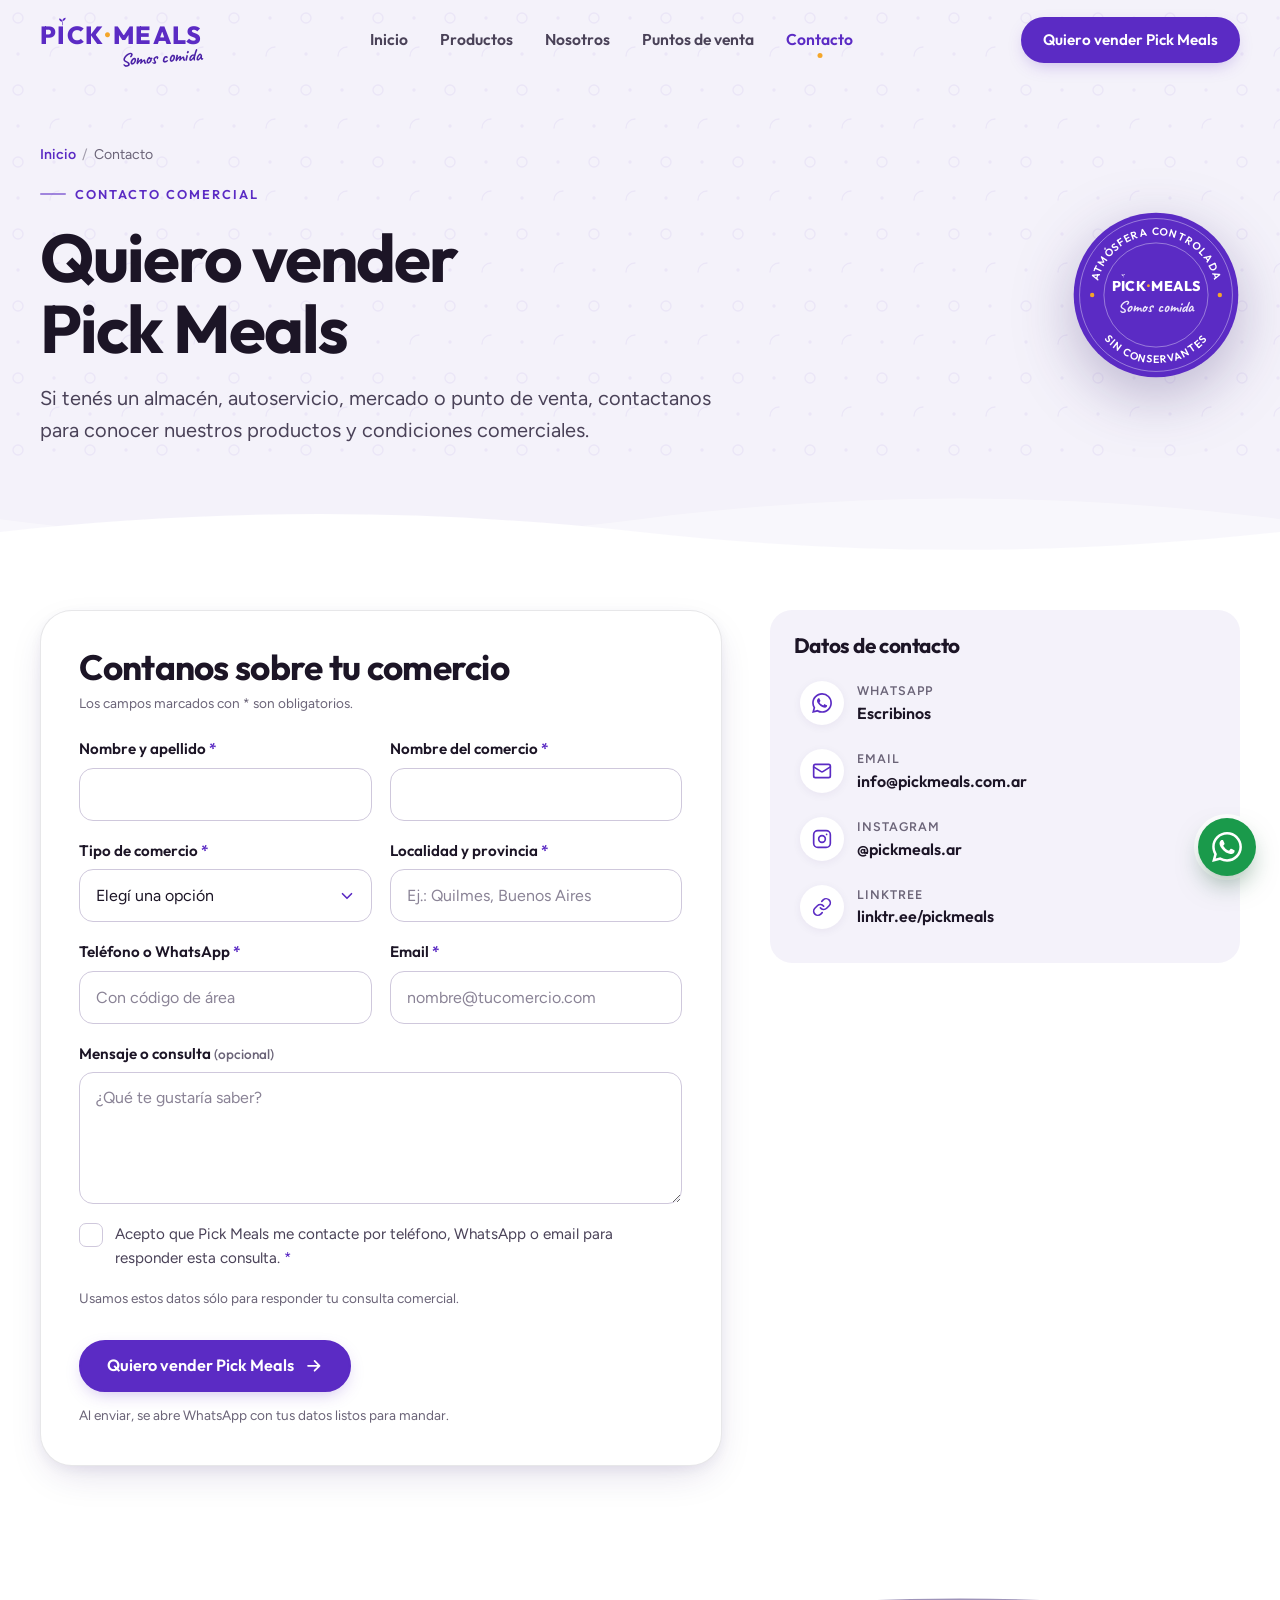
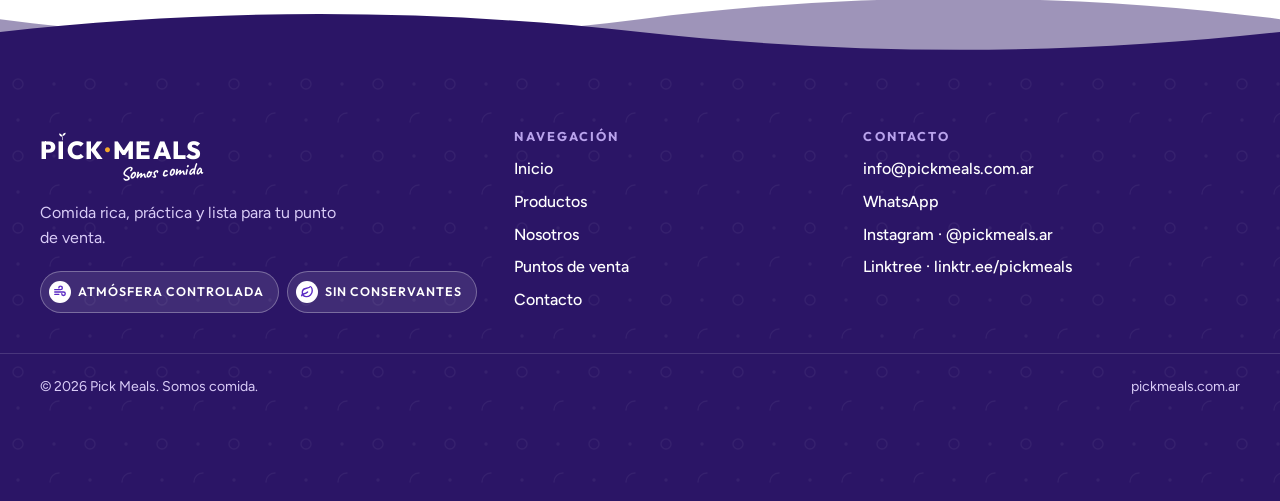
==== contacto.html @ e8a580b6 "Sitio Pick Meals — home, catálogo y contacto - index.html, productos.html, contacto.html: one-page +" ====
<!doctype html>
<html lang="es-AR" class="no-js">
<head>
  <meta charset="utf-8">
  <meta name="viewport" content="width=device-width, initial-scale=1">
  <script>document.documentElement.className = document.documentElement.className.replace("no-js", "js");</script>

  <title>Quiero vender Pick Meals — Contacto comercial</title>
  <meta name="description" content="¿Tenés un almacén, autoservicio, mercado o punto de venta? Contactanos para conocer los productos Pick Meals y sus condiciones comerciales.">
  <link rel="canonical" href="https://pickmeals.com.ar/contacto.html">
  <meta name="theme-color" content="#5B2BC4">
  <meta name="robots" content="index, follow">

  <!-- Open Graph / redes -->
  <meta property="og:type" content="website">
  <meta property="og:locale" content="es_AR">
  <meta property="og:site_name" content="Pick Meals">
  <meta property="og:title" content="Quiero vender Pick Meals — Contacto comercial">
  <meta property="og:description" content="¿Tenés un almacén, autoservicio, mercado o punto de venta? Contactanos para conocer los productos Pick Meals y sus condiciones comerciales.">
  <meta property="og:url" content="https://pickmeals.com.ar/contacto.html">
  <!-- PENDIENTE: regenerar og-pickmeals.webp con el logo oficial (tools/generar_placeholders.py) -->
  <meta property="og:image" content="https://pickmeals.com.ar/assets/img/og-pickmeals.webp">
  <meta property="og:image:type" content="image/webp">
  <meta property="og:image:width" content="1200">
  <meta property="og:image:height" content="630">
  <meta property="og:image:alt" content="Pick Meals — Comida rica, práctica y lista para tu punto de venta. Somos comida.">
  <meta name="twitter:card" content="summary_large_image">
  <meta name="twitter:title" content="Quiero vender Pick Meals — Contacto comercial">
  <meta name="twitter:description" content="¿Tenés un almacén, autoservicio, mercado o punto de venta? Contactanos para conocer los productos Pick Meals y sus condiciones comerciales.">
  <meta name="twitter:image" content="https://pickmeals.com.ar/assets/img/og-pickmeals.webp">

  <!-- PENDIENTE: favicon provisorio (brote). Reemplazar con el isotipo oficial cuando llegue el logo. -->
  <link rel="icon" href="assets/img/favicon.svg" type="image/svg+xml">

  <link rel="preconnect" href="https://fonts.googleapis.com">
  <link rel="preconnect" href="https://fonts.gstatic.com" crossorigin>
  <link rel="stylesheet" href="https://fonts.googleapis.com/css2?family=Caveat:wght@600;700&family=Figtree:wght@400;500;600;700&family=Outfit:wght@500;600;700;800&display=swap">

  <link rel="stylesheet" href="styles.css?v=20261013">

  <!-- PENDIENTE: agregar "logo" (URL del logo oficial en alta) y "telephone" cuando estén confirmados. -->
  <script type="application/ld+json">
  {
    "@context": "https://schema.org",
    "@graph": [
      {
        "@type": "Organization",
        "@id": "https://pickmeals.com.ar/#organization",
        "name": "Pick Meals",
        "alternateName": "PICK MEALS",
        "url": "https://pickmeals.com.ar/",
        "slogan": "Somos comida",
        "description": "Elaboramos viandas pensadas para resolver las comidas de todos los días, combinando sabor, calidad y frescura, con tecnología de Atmósfera Controlada y sin conservantes artificiales. Productos para almacenes, autoservicios, mercados y puntos de venta.",
        "email": "info@pickmeals.com.ar",
        "sameAs": [
          "https://www.instagram.com/pickmeals.ar/",
          "https://linktr.ee/pickmeals"
        ],
        "contactPoint": {
          "@type": "ContactPoint",
          "contactType": "sales",
          "email": "info@pickmeals.com.ar",
          "availableLanguage": "es"
        }
      },
      {
        "@type": "ContactPage",
        "@id": "https://pickmeals.com.ar/contacto.html#webpage",
        "url": "https://pickmeals.com.ar/contacto.html",
        "name": "Quiero vender Pick Meals — Contacto comercial",
        "isPartOf": { "@id": "https://pickmeals.com.ar/#website" },
        "about": { "@id": "https://pickmeals.com.ar/#organization" },
        "inLanguage": "es-AR",
        "breadcrumb": { "@id": "https://pickmeals.com.ar/contacto.html#breadcrumb" }
      },
      {
        "@type": "BreadcrumbList",
        "@id": "https://pickmeals.com.ar/contacto.html#breadcrumb",
        "itemListElement": [
          { "@type": "ListItem", "position": 1, "name": "Inicio", "item": "https://pickmeals.com.ar/" },
          { "@type": "ListItem", "position": 2, "name": "Contacto", "item": "https://pickmeals.com.ar/contacto.html" }
        ]
      }
    ]
  }
  </script>
</head>
<body>
  <a class="skip-link" href="#contenido">Saltar al contenido</a>

  <!-- ===================== HEADER ===================== -->
  <header class="site-header">
    <div class="container nav">
      <a class="brand" href="index.html" aria-label="Pick Meals — inicio">
        <!-- PENDIENTE: logo provisorio armado con tipografía. Reemplazar por el logo oficial en alta
             (assets/img/logo-pickmeals.svg o .webp) y extraer de ahí el hex exacto del violeta. -->
        <span class="wordmark" aria-hidden="true">P<span class="wm-i">I<svg class="wm-sprout" viewBox="0 0 24 24" fill="currentColor"><path d="M11.2 24v-10h1.6v10z"/><path d="M12 14.6C12 9.6 8.6 6.2 3.4 6.2c0 5.1 3.5 8.4 8.6 8.4z"/><path d="M12 12.6c0-4.8 3.3-8.3 8.6-8.4 0 4.9-3.4 8.4-8.6 8.4z"/></svg></span>CK<span class="wm-dot">·</span>MEALS</span>
        <span class="brand-script" aria-hidden="true">Somos comida</span>
      </a>

      <nav aria-label="Principal">
        <ul class="nav-links" role="list">
          <li><a href="index.html">Inicio</a></li>
          <li><a href="productos.html">Productos</a></li>
          <li><a href="index.html#nosotros">Nosotros</a></li>
          <li><a href="index.html#puntos-de-venta">Puntos de venta</a></li>
          <li><a href="contacto.html" aria-current="page">Contacto</a></li>
        </ul>
      </nav>

      <a class="btn nav-cta" href="contacto.html">Quiero vender Pick Meals</a>

      <button class="nav-toggle" type="button" aria-expanded="false" aria-controls="menu-movil" aria-label="Abrir menú">
        <span class="nav-toggle-bars" aria-hidden="true"><span></span><span></span><span></span></span>
      </button>
    </div>
  </header>

  <div class="mobile-menu" id="menu-movil">
    <nav aria-label="Menú móvil">
      <ul role="list">
        <li><a class="mm-link" href="index.html">Inicio <svg viewBox="0 0 24 24" fill="none" stroke="currentColor" stroke-width="2" stroke-linecap="round" stroke-linejoin="round" aria-hidden="true"><path d="M5 12h14M13 6l6 6-6 6"/></svg></a></li>
        <li><a class="mm-link" href="productos.html">Productos <svg viewBox="0 0 24 24" fill="none" stroke="currentColor" stroke-width="2" stroke-linecap="round" stroke-linejoin="round" aria-hidden="true"><path d="M5 12h14M13 6l6 6-6 6"/></svg></a></li>
        <li><a class="mm-link" href="index.html#nosotros">Nosotros <svg viewBox="0 0 24 24" fill="none" stroke="currentColor" stroke-width="2" stroke-linecap="round" stroke-linejoin="round" aria-hidden="true"><path d="M5 12h14M13 6l6 6-6 6"/></svg></a></li>
        <li><a class="mm-link" href="index.html#puntos-de-venta">Puntos de venta <svg viewBox="0 0 24 24" fill="none" stroke="currentColor" stroke-width="2" stroke-linecap="round" stroke-linejoin="round" aria-hidden="true"><path d="M5 12h14M13 6l6 6-6 6"/></svg></a></li>
        <li><a class="mm-link" href="contacto.html" aria-current="page">Contacto <svg viewBox="0 0 24 24" fill="none" stroke="currentColor" stroke-width="2" stroke-linecap="round" stroke-linejoin="round" aria-hidden="true"><path d="M5 12h14M13 6l6 6-6 6"/></svg></a></li>
      </ul>
    </nav>
    <div class="mobile-menu-foot">
      <a class="btn" href="contacto.html">Quiero vender Pick Meals</a>
      <a class="btn btn--wa" href="contacto.html" data-wa><svg viewBox="0 0 24 24" fill="currentColor" aria-hidden="true"><path d="M17.47 14.38c-.3-.15-1.76-.87-2.03-.97-.27-.1-.47-.15-.67.15-.2.3-.77.97-.94 1.16-.17.2-.35.22-.64.07-.3-.15-1.26-.46-2.39-1.47-.88-.79-1.48-1.76-1.65-2.06-.17-.3-.02-.46.13-.6.13-.14.3-.35.45-.52.15-.17.2-.3.3-.5.1-.2.05-.37-.03-.52-.07-.15-.67-1.61-.92-2.21-.24-.58-.49-.5-.67-.51h-.57c-.2 0-.52.07-.79.37-.27.3-1.04 1.02-1.04 2.48s1.07 2.88 1.21 3.07c.15.2 2.1 3.2 5.08 4.49.71.31 1.26.49 1.7.63.71.22 1.36.19 1.87.12.57-.09 1.76-.72 2-1.41.25-.7.25-1.29.18-1.41-.08-.13-.27-.2-.57-.35zM12.05 21.78h-.01a9.87 9.87 0 0 1-5.03-1.38l-.36-.21-3.74.98 1-3.65-.24-.37a9.86 9.86 0 0 1-1.51-5.26C2.16 6.44 6.6 2 12.05 2c2.64 0 5.12 1.03 6.99 2.9a9.82 9.82 0 0 1 2.89 6.99c0 5.45-4.44 9.89-9.88 9.89zm8.41-18.3A11.82 11.82 0 0 0 12.05 0C5.5 0 .16 5.34.16 11.89c0 2.1.55 4.14 1.59 5.95L.06 24l6.3-1.65a11.88 11.88 0 0 0 5.68 1.45h.01c6.55 0 11.89-5.34 11.89-11.89 0-3.18-1.24-6.17-3.48-8.41z"/></svg>Escribinos por WhatsApp</a>
    </div>
  </div>

  <main id="contenido">

    <section class="page-hero" aria-labelledby="page-title">
      <div class="container page-hero-grid">
        <div class="page-hero-copy">
          <nav class="breadcrumb hero-in" aria-label="Ruta de navegación">
            <ol>
              <li><a href="index.html">Inicio</a></li>
              <li aria-current="page">Contacto</li>
            </ol>
          </nav>
          <p class="eyebrow hero-in" style="--d:1">Contacto comercial</p>
          <h1 class="page-title hero-in" id="page-title" style="--d:2">Quiero vender Pick Meals</h1>
          <p class="lead hero-in" style="--d:3">Si tenés un almacén, autoservicio, mercado o punto de venta, contactanos para conocer nuestros productos y condiciones comerciales.</p>
        </div>
        <div class="seal" aria-hidden="true">
            <svg class="seal-svg" viewBox="0 0 200 200">
              <defs>
                <path id="seal-top-ph" d="M29 100a71 71 0 0 1 142 0"/>
                <path id="seal-bot-ph" d="M19 100a81 81 0 0 0 162 0"/>
              </defs>
              <circle class="seal-disc" cx="100" cy="100" r="98"/>
              <circle class="seal-rule" cx="100" cy="100" r="91"/>
              <circle class="seal-rule" cx="100" cy="100" r="62"/>
              <g class="seal-ring">
                <text class="seal-text"><textPath href="#seal-top-ph" startOffset="50%" text-anchor="middle">ATMÓSFERA CONTROLADA</textPath></text>
                <text class="seal-text"><textPath href="#seal-bot-ph" startOffset="50%" text-anchor="middle">SIN CONSERVANTES</textPath></text>
                <circle class="seal-dot" cx="24" cy="100" r="2.6"/>
                <circle class="seal-dot" cx="176" cy="100" r="2.6"/>
              </g>
            </svg>
            <div class="seal-core">
              <span class="wordmark">P<span class="wm-i">I<svg class="wm-sprout" viewBox="0 0 24 24" fill="currentColor"><path d="M11.2 24v-10h1.6v10z"/><path d="M12 14.6C12 9.6 8.6 6.2 3.4 6.2c0 5.1 3.5 8.4 8.6 8.4z"/><path d="M12 12.6c0-4.8 3.3-8.3 8.6-8.4 0 4.9-3.4 8.4-8.6 8.4z"/></svg></span>CK<span class="wm-dot">·</span>MEALS</span>
              <span class="script">Somos comida</span>
            </div>
          </div>
      </div>
    </section>

    <div class="wave wave--mist-white" aria-hidden="true">
      <svg class="wave-back" viewBox="0 0 2880 100" preserveAspectRatio="none"><path d="M0 46C240 76 480 76 720 46C960 16 1200 16 1440 46C1680 76 1920 76 2160 46C2400 16 2640 16 2880 46V100H0Z"/></svg>
      <svg class="wave-front" viewBox="0 0 2880 100" preserveAspectRatio="none"><path d="M0 60C240 34 480 34 720 60C960 86 1200 86 1440 60C1680 34 1920 34 2160 60C2400 86 2640 86 2880 60V100H0Z"/></svg>
  </div>

    <!-- ===================== FORMULARIO COMERCIAL ===================== -->
    <section class="section section--tight-top" id="formulario" aria-labelledby="form-title">
      <div class="container contact-grid">
        <div class="lead-card">
          <!-- PENDIENTE APROBACIÓN DEL CLIENTE: campos propuestos (nombre y apellido, comercio, tipo de comercio,
               localidad y provincia, teléfono/WhatsApp, email, mensaje opcional, conformidad para ser contactado),
               opciones del tipo de comercio y textos de privacidad/conformidad.
               Envío: se configura en lib/manifest.js → leads.endpoint (vacío = abre WhatsApp con los datos). -->
          <h2 class="h2" id="form-title" style="font-size:clamp(1.6rem,4vw,2.2rem)">Contanos sobre tu comercio</h2>
          <p class="field-hint" id="form-intro" style="margin:.4rem 0 1.4rem">Los campos marcados con <span class="req" aria-hidden="true">*</span><span class="sr-only">asterisco</span> son obligatorios.</p>

          <noscript><p class="demo-note">Para enviar el formulario necesitás tener JavaScript activado. También podés escribirnos a <a href="mailto:info@pickmeals.com.ar">info@pickmeals.com.ar</a>.</p></noscript>

          <form class="form-grid" data-lead-form method="post" novalidate aria-describedby="form-intro">
            <div class="field">
              <label for="f-nombre">Nombre y apellido <span class="req" aria-hidden="true">*</span></label>
              <input class="input" id="f-nombre" name="nombre" type="text" autocomplete="name" required maxlength="80" aria-describedby="err-nombre">
              <p class="field-error" id="err-nombre"></p>
            </div>

            <div class="field">
              <label for="f-comercio">Nombre del comercio <span class="req" aria-hidden="true">*</span></label>
              <input class="input" id="f-comercio" name="comercio" type="text" autocomplete="organization" required maxlength="100" aria-describedby="err-comercio">
              <p class="field-error" id="err-comercio"></p>
            </div>

            <div class="field">
              <label for="f-tipo">Tipo de comercio <span class="req" aria-hidden="true">*</span></label>
              <select class="input" id="f-tipo" name="tipo" required aria-describedby="err-tipo">
                <option value="">Elegí una opción</option>
                <option value="almacen">Almacén</option>
                <option value="autoservicio">Autoservicio</option>
                <option value="mercado">Mercado</option>
                <option value="dietetica">Dietética</option>
                <option value="kiosco">Kiosco</option>
                <option value="otro">Otro</option>
              </select>
              <p class="field-error" id="err-tipo"></p>
            </div>

            <div class="field">
              <label for="f-localidad">Localidad y provincia <span class="req" aria-hidden="true">*</span></label>
              <input class="input" id="f-localidad" name="localidad" type="text" autocomplete="address-level2" required maxlength="100" placeholder="Ej.: Quilmes, Buenos Aires" aria-describedby="err-localidad">
              <p class="field-error" id="err-localidad"></p>
            </div>

            <div class="field">
              <label for="f-telefono">Teléfono o WhatsApp <span class="req" aria-hidden="true">*</span></label>
              <input class="input" id="f-telefono" name="telefono" type="tel" inputmode="tel" autocomplete="tel" required maxlength="30" placeholder="Con código de área" aria-describedby="err-telefono">
              <p class="field-error" id="err-telefono"></p>
            </div>

            <div class="field">
              <label for="f-email">Email <span class="req" aria-hidden="true">*</span></label>
              <input class="input" id="f-email" name="email" type="email" inputmode="email" autocomplete="email" required maxlength="120" placeholder="nombre@tucomercio.com" aria-describedby="err-email">
              <p class="field-error" id="err-email"></p>
            </div>

            <div class="field field--full">
              <label for="f-mensaje">Mensaje o consulta <span class="opt">(opcional)</span></label>
              <textarea class="input" id="f-mensaje" name="mensaje" rows="4" maxlength="800" placeholder="¿Qué te gustaría saber?"></textarea>
            </div>

            <div class="hp-field" aria-hidden="true">
              <label for="f-website">No completar este campo</label>
              <input id="f-website" name="website" type="text" tabindex="-1" autocomplete="off">
            </div>

            <div class="field field--full">
              <div class="check">
                <input id="f-consentimiento" name="consentimiento" type="checkbox" required aria-describedby="err-consentimiento">
                <label for="f-consentimiento">Acepto que Pick Meals me contacte por teléfono, WhatsApp o email para responder esta consulta. <span class="req" aria-hidden="true">*</span></label>
              </div>
              <p class="field-error" id="err-consentimiento"></p>
            </div>

            <p class="form-privacy field--full">Usamos estos datos sólo para responder tu consulta comercial.</p>

            <div class="form-actions field--full">
              <p class="form-status" data-form-status role="alert"></p>
              <button class="btn" type="submit"><span class="spinner" aria-hidden="true"></span>Quiero vender Pick Meals <svg viewBox="0 0 24 24" fill="none" stroke="currentColor" stroke-width="2.2" stroke-linecap="round" stroke-linejoin="round" aria-hidden="true"><path d="M5 12h14M13 6l6 6-6 6"/></svg></button>
              <p class="field-hint" data-submit-hint>Al enviar, se abre WhatsApp con tus datos listos para mandar.</p>
            </div>
          </form>

          <div class="form-success" data-form-success hidden>
            <div class="success-icon" aria-hidden="true"><svg viewBox="0 0 24 24" fill="none" stroke="currentColor" stroke-width="2.6" stroke-linecap="round" stroke-linejoin="round"><path d="M5 12.5l4.5 4.5L19 7.5"/></svg></div>
            <h2 data-success-title tabindex="-1">¡Gracias!</h2>
            <p data-success-text></p>
            <div class="success-actions">
              <a class="btn btn--wa" data-success-wa href="contacto.html" target="_blank" rel="noopener"><svg viewBox="0 0 24 24" fill="currentColor" aria-hidden="true"><path d="M17.47 14.38c-.3-.15-1.76-.87-2.03-.97-.27-.1-.47-.15-.67.15-.2.3-.77.97-.94 1.16-.17.2-.35.22-.64.07-.3-.15-1.26-.46-2.39-1.47-.88-.79-1.48-1.76-1.65-2.06-.17-.3-.02-.46.13-.6.13-.14.3-.35.45-.52.15-.17.2-.3.3-.5.1-.2.05-.37-.03-.52-.07-.15-.67-1.61-.92-2.21-.24-.58-.49-.5-.67-.51h-.57c-.2 0-.52.07-.79.37-.27.3-1.04 1.02-1.04 2.48s1.07 2.88 1.21 3.07c.15.2 2.1 3.2 5.08 4.49.71.31 1.26.49 1.7.63.71.22 1.36.19 1.87.12.57-.09 1.76-.72 2-1.41.25-.7.25-1.29.18-1.41-.08-.13-.27-.2-.57-.35zM12.05 21.78h-.01a9.87 9.87 0 0 1-5.03-1.38l-.36-.21-3.74.98 1-3.65-.24-.37a9.86 9.86 0 0 1-1.51-5.26C2.16 6.44 6.6 2 12.05 2c2.64 0 5.12 1.03 6.99 2.9a9.82 9.82 0 0 1 2.89 6.99c0 5.45-4.44 9.89-9.88 9.89zm8.41-18.3A11.82 11.82 0 0 0 12.05 0C5.5 0 .16 5.34.16 11.89c0 2.1.55 4.14 1.59 5.95L.06 24l6.3-1.65a11.88 11.88 0 0 0 5.68 1.45h.01c6.55 0 11.89-5.34 11.89-11.89 0-3.18-1.24-6.17-3.48-8.41z"/></svg>Abrir WhatsApp</a>
              <a class="btn btn--ghost" data-success-mail href="mailto:info@pickmeals.com.ar">Enviar por email</a>
            </div>
            <button class="link-btn" type="button" data-success-reset>Cargar otra consulta</button>
          </div>
        </div>

        <aside class="contact-aside" aria-label="Datos de contacto" data-reveal style="--d:1">
          <div class="contact-card">
            <h2>Datos de contacto</h2>
            <ul class="contact-list" role="list">
              <li><a href="contacto.html" data-wa><span class="ci-icon" aria-hidden="true"><svg viewBox="0 0 24 24" fill="currentColor"><path d="M17.47 14.38c-.3-.15-1.76-.87-2.03-.97-.27-.1-.47-.15-.67.15-.2.3-.77.97-.94 1.16-.17.2-.35.22-.64.07-.3-.15-1.26-.46-2.39-1.47-.88-.79-1.48-1.76-1.65-2.06-.17-.3-.02-.46.13-.6.13-.14.3-.35.45-.52.15-.17.2-.3.3-.5.1-.2.05-.37-.03-.52-.07-.15-.67-1.61-.92-2.21-.24-.58-.49-.5-.67-.51h-.57c-.2 0-.52.07-.79.37-.27.3-1.04 1.02-1.04 2.48s1.07 2.88 1.21 3.07c.15.2 2.1 3.2 5.08 4.49.71.31 1.26.49 1.7.63.71.22 1.36.19 1.87.12.57-.09 1.76-.72 2-1.41.25-.7.25-1.29.18-1.41-.08-.13-.27-.2-.57-.35zM12.05 21.78h-.01a9.87 9.87 0 0 1-5.03-1.38l-.36-.21-3.74.98 1-3.65-.24-.37a9.86 9.86 0 0 1-1.51-5.26C2.16 6.44 6.6 2 12.05 2c2.64 0 5.12 1.03 6.99 2.9a9.82 9.82 0 0 1 2.89 6.99c0 5.45-4.44 9.89-9.88 9.89zm8.41-18.3A11.82 11.82 0 0 0 12.05 0C5.5 0 .16 5.34.16 11.89c0 2.1.55 4.14 1.59 5.95L.06 24l6.3-1.65a11.88 11.88 0 0 0 5.68 1.45h.01c6.55 0 11.89-5.34 11.89-11.89 0-3.18-1.24-6.17-3.48-8.41z"/></svg></span><span><span class="ci-label">WhatsApp</span><span class="ci-value">Escribinos</span></span></a></li>
              <!-- PENDIENTE: teléfono confirmado → se configura en lib/manifest.js (contact.phone) y aparece solo -->
              <li data-phone hidden><a href="contacto.html"><span class="ci-icon" aria-hidden="true"><svg viewBox="0 0 24 24" fill="none" stroke="currentColor" stroke-width="2" stroke-linecap="round" stroke-linejoin="round"><path d="M22 16.92v3a2 2 0 0 1-2.18 2 19.79 19.79 0 0 1-8.63-3.07 19.5 19.5 0 0 1-6-6 19.79 19.79 0 0 1-3.07-8.67A2 2 0 0 1 4.11 2h3a2 2 0 0 1 2 1.72c.13.96.36 1.9.7 2.81a2 2 0 0 1-.45 2.11L8.09 9.91a16 16 0 0 0 6 6l1.27-1.27a2 2 0 0 1 2.11-.45c.91.34 1.85.57 2.81.7A2 2 0 0 1 22 16.92z"/></svg></span><span><span class="ci-label">Teléfono</span><span class="ci-value" data-phone-value></span></span></a></li>
              <li><a href="mailto:info@pickmeals.com.ar"><span class="ci-icon" aria-hidden="true"><svg viewBox="0 0 24 24" fill="none" stroke="currentColor" stroke-width="2" stroke-linecap="round" stroke-linejoin="round"><rect x="2" y="4" width="20" height="16" rx="2"/><path d="m22 7-8.97 5.7a1.94 1.94 0 0 1-2.06 0L2 7"/></svg></span><span><span class="ci-label">Email</span><span class="ci-value">info@pickmeals.com.ar</span></span></a></li>
              <li><a href="https://www.instagram.com/pickmeals.ar/" target="_blank" rel="noopener"><span class="ci-icon" aria-hidden="true"><svg viewBox="0 0 24 24" fill="none" stroke="currentColor" stroke-width="2" stroke-linecap="round" stroke-linejoin="round"><rect x="2" y="2" width="20" height="20" rx="5"/><circle cx="12" cy="12" r="4"/><path d="M17.5 6.5h.01"/></svg></span><span><span class="ci-label">Instagram</span><span class="ci-value">@pickmeals.ar</span></span></a></li>
              <li><a href="https://linktr.ee/pickmeals" target="_blank" rel="noopener"><span class="ci-icon" aria-hidden="true"><svg viewBox="0 0 24 24" fill="none" stroke="currentColor" stroke-width="2" stroke-linecap="round" stroke-linejoin="round"><path d="M10 13a5 5 0 0 0 7.54.54l3-3a5 5 0 0 0-7.07-7.07l-1.72 1.71"/><path d="M14 11a5 5 0 0 0-7.54-.54l-3 3a5 5 0 0 0 7.07 7.07l1.71-1.71"/></svg></span><span><span class="ci-label">Linktree</span><span class="ci-value">linktr.ee/pickmeals</span></span></a></li>
              <!-- PENDIENTE: URL real de LinkedIn → sumar un <li> con el mismo formato -->
            </ul>
          </div>
        </aside>
      </div>
    </section>

  </main>

  <div class="wave wave--white-deep" aria-hidden="true">
    <svg class="wave-back" viewBox="0 0 2880 100" preserveAspectRatio="none"><path d="M0 46C240 76 480 76 720 46C960 16 1200 16 1440 46C1680 76 1920 76 2160 46C2400 16 2640 16 2880 46V100H0Z"/></svg>
    <svg class="wave-front" viewBox="0 0 2880 100" preserveAspectRatio="none"><path d="M0 60C240 34 480 34 720 60C960 86 1200 86 1440 60C1680 34 1920 34 2160 60C2400 86 2640 86 2880 60V100H0Z"/></svg>
  </div>

  <!-- ===================== 7. FOOTER ===================== -->
  <footer class="site-footer">
    <div class="container footer-grid">
      <div class="footer-brand">
        <a class="brand" href="index.html" aria-label="Pick Meals — inicio">
          <span class="wordmark" aria-hidden="true">P<span class="wm-i">I<svg class="wm-sprout" viewBox="0 0 24 24" fill="currentColor"><path d="M11.2 24v-10h1.6v10z"/><path d="M12 14.6C12 9.6 8.6 6.2 3.4 6.2c0 5.1 3.5 8.4 8.6 8.4z"/><path d="M12 12.6c0-4.8 3.3-8.3 8.6-8.4 0 4.9-3.4 8.4-8.6 8.4z"/></svg></span>CK<span class="wm-dot">·</span>MEALS</span>
          <span class="brand-script" aria-hidden="true">Somos comida</span>
        </a>
        <p>Comida rica, práctica y lista para tu punto de venta.</p>
        <ul class="seal-pills" role="list" aria-label="Diferenciales de Pick Meals">
          <li class="seal-pill"><svg viewBox="0 0 24 24" fill="none" stroke="currentColor" stroke-width="2.4" stroke-linecap="round" aria-hidden="true"><path d="M3 8h10a3 3 0 1 0-3-3"/><path d="M3 12h15a3 3 0 1 1-3 3"/><path d="M3 16h7"/></svg>Atmósfera Controlada</li>
          <li class="seal-pill"><svg viewBox="0 0 24 24" fill="none" stroke="currentColor" stroke-width="2.4" stroke-linecap="round" stroke-linejoin="round" aria-hidden="true"><path d="M11 20A7 7 0 0 1 9.8 6.1C15.5 5 17 4.48 19 2c1 2 2 4.18 2 8 0 5.5-4.78 10-10 10Z"/><path d="M2 21c0-3 1.85-5.36 5.08-6C9.5 14.52 12 13 13 12"/></svg>Sin conservantes</li>
        </ul>
      </div>

      <nav class="footer-col" aria-label="Pie de página">
        <h2>Navegación</h2>
        <ul role="list">
          <li><a href="index.html">Inicio</a></li>
          <li><a href="productos.html">Productos</a></li>
          <li><a href="index.html#nosotros">Nosotros</a></li>
          <li><a href="index.html#puntos-de-venta">Puntos de venta</a></li>
          <li><a href="contacto.html">Contacto</a></li>
        </ul>
      </nav>

      <div class="footer-col">
        <h2>Contacto</h2>
        <ul role="list">
          <li><a href="mailto:info@pickmeals.com.ar">info@pickmeals.com.ar</a></li>
          <li><a href="contacto.html" data-wa>WhatsApp</a></li>
          <!-- PENDIENTE: teléfono confirmado → se configura en lib/manifest.js (contact.phone) y aparece solo -->
          <li data-phone hidden><a href="contacto.html">Tel. <span data-phone-value></span></a></li>
          <li><a href="https://www.instagram.com/pickmeals.ar/" target="_blank" rel="noopener">Instagram · @pickmeals.ar</a></li>
          <li><a href="https://linktr.ee/pickmeals" target="_blank" rel="noopener">Linktree · linktr.ee/pickmeals</a></li>
          <!-- PENDIENTE: URL real de LinkedIn → <li><a href="URL" target="_blank" rel="noopener">LinkedIn</a></li> -->
        </ul>
      </div>
    </div>
    <div class="container footer-bottom">
      <p>© <span data-year>2026</span> Pick Meals. Somos comida.</p>
      <p>pickmeals.com.ar</p>
    </div>
  </footer>

  <a class="wa-float" href="contacto.html" data-wa aria-label="Escribinos por WhatsApp">
    <span class="wa-float-label" aria-hidden="true">¿Consultas? Escribinos</span>
    <svg viewBox="0 0 24 24" fill="currentColor" aria-hidden="true"><path d="M17.47 14.38c-.3-.15-1.76-.87-2.03-.97-.27-.1-.47-.15-.67.15-.2.3-.77.97-.94 1.16-.17.2-.35.22-.64.07-.3-.15-1.26-.46-2.39-1.47-.88-.79-1.48-1.76-1.65-2.06-.17-.3-.02-.46.13-.6.13-.14.3-.35.45-.52.15-.17.2-.3.3-.5.1-.2.05-.37-.03-.52-.07-.15-.67-1.61-.92-2.21-.24-.58-.49-.5-.67-.51h-.57c-.2 0-.52.07-.79.37-.27.3-1.04 1.02-1.04 2.48s1.07 2.88 1.21 3.07c.15.2 2.1 3.2 5.08 4.49.71.31 1.26.49 1.7.63.71.22 1.36.19 1.87.12.57-.09 1.76-.72 2-1.41.25-.7.25-1.29.18-1.41-.08-.13-.27-.2-.57-.35zM12.05 21.78h-.01a9.87 9.87 0 0 1-5.03-1.38l-.36-.21-3.74.98 1-3.65-.24-.37a9.86 9.86 0 0 1-1.51-5.26C2.16 6.44 6.6 2 12.05 2c2.64 0 5.12 1.03 6.99 2.9a9.82 9.82 0 0 1 2.89 6.99c0 5.45-4.44 9.89-9.88 9.89zm8.41-18.3A11.82 11.82 0 0 0 12.05 0C5.5 0 .16 5.34.16 11.89c0 2.1.55 4.14 1.59 5.95L.06 24l6.3-1.65a11.88 11.88 0 0 0 5.68 1.45h.01c6.55 0 11.89-5.34 11.89-11.89 0-3.18-1.24-6.17-3.48-8.41z"/></svg>
  </a>

  <script defer src="lib/manifest.js?v=20261013"></script>
  <script defer src="main.js?v=20261013"></script>
</body>
</html>
---- styles.css ----
/* =============================================================
   PICK MEALS — styles.css
   Arquetipo: 08 · Liquid Wave, adaptado a la marca (violeta monocromo).
   Firma: ondas animadas entre secciones = la "atmósfera" que respira.
   ============================================================= */

/* =============================================================
   1. Tokens
   ============================================================= */
:root {
  /* Marca — PENDIENTE: confirmar el hex exacto desde el logo en alta y actualizar --violet
     (las variantes se derivan a mano: --violet-700 más oscuro, --violet-100/50 tintes). */
  --violet:      #5B2BC4;
  --violet-700:  #4A21A6;   /* hover / presionado */
  --violet-900:  #2B1566;   /* fondo del footer */
  --violet-300:  #B9A3EC;
  --violet-200:  #D9CCF7;
  --violet-100:  #EDE7FB;
  --mist:        #F4F2FA;   /* fondo suave de secciones */
  --white:       #FFFFFF;

  /* Neutros fríos */
  --ink:         #1C1526;   /* texto principal */
  --ink-2:       #4A4258;   /* texto secundario (9.5:1 sobre blanco) */
  --ink-3:       #6B6478;   /* metadatos (5.6:1 sobre blanco) */
  --line:        rgba(28, 21, 38, .10);

  /* Acento cálido para la comida — "azafrán". Complementario del violeta (tono ~40° vs ~258°):
     evoca dorado de horno / comida casera. Sólo decorativo (subrayados, puntos), nunca texto. */
  --saffron:     #F4A62A;

  /* Funcionales */
  --error:       #C2283D;
  --wa:          #1A9A4B;   /* verde WhatsApp oscurecido: ícono blanco a 3.6:1 */
  --wa-hover:    #15803D;

  /* Tipografías de marca — PENDIENTE: confirmar con el manual de marca.
     Display geométrica redondeada que acompaña al wordmark, cuerpo legible y un script
     que hace eco del "Somos Comida" del logo. Cambiar acá y en el <link> de Google Fonts. */
  --font-display: "Outfit", "Segoe UI", system-ui, sans-serif;
  --font-body:    "Figtree", "Segoe UI", system-ui, sans-serif;
  --font-script:  "Caveat", "Segoe Script", cursive;

  /* Patrón de marca — PENDIENTE: reemplazar por el patrón oficial (mano "pick" sobre C).
     Cuando llegue: guardarlo como assets/img/patron-pickmeals.svg y apuntar estas dos variables ahí. */
  --pattern-violet: url("data:image/svg+xml,%3Csvg xmlns='http://www.w3.org/2000/svg' width='72' height='72' viewBox='0 0 72 72'%3E%3Cg fill='none' stroke='%235B2BC4' stroke-width='1.4' stroke-linecap='round'%3E%3Ccircle cx='18' cy='18' r='5'/%3E%3Cpath d='M50 56c0-5 4-9 9-9'/%3E%3C/g%3E%3Cg fill='%235B2BC4'%3E%3Ccircle cx='54' cy='18' r='1.7'/%3E%3Ccircle cx='18' cy='54' r='1.7'/%3E%3C/g%3E%3C/svg%3E");
  --pattern-white:  url("data:image/svg+xml,%3Csvg xmlns='http://www.w3.org/2000/svg' width='72' height='72' viewBox='0 0 72 72'%3E%3Cg fill='none' stroke='%23FFFFFF' stroke-width='1.4' stroke-linecap='round'%3E%3Ccircle cx='18' cy='18' r='5'/%3E%3Cpath d='M50 56c0-5 4-9 9-9'/%3E%3C/g%3E%3Cg fill='%23FFFFFF'%3E%3Ccircle cx='54' cy='18' r='1.7'/%3E%3Ccircle cx='18' cy='54' r='1.7'/%3E%3C/g%3E%3C/svg%3E");

  /* Layout */
  --container:   1200px;
  --gutter:      clamp(1rem, 4vw, 2.5rem);
  --header-h:    68px;
  --radius-sm:   12px;
  --radius:      22px;
  --radius-lg:   32px;
  --section-y:   clamp(3.5rem, 9vw, 7rem);

  /* Sombras suaves (nada de sombras duras en este arquetipo) */
  --shadow-sm:   0 2px 10px rgba(43, 21, 102, .06);
  --shadow:      0 14px 40px -12px rgba(43, 21, 102, .18), 0 4px 12px rgba(43, 21, 102, .05);
  --shadow-lg:   0 30px 70px -20px rgba(43, 21, 102, .30);

  /* Easings */
  --ease-out:    cubic-bezier(0.16, 1, 0.3, 1);
  --ease-soft:   cubic-bezier(0.25, 0.46, 0.45, 0.94);
}

@media (min-width: 960px) {
  :root { --header-h: 80px; }
}

/* =============================================================
   2. Reset & base
   ============================================================= */
*, *::before, *::after { box-sizing: border-box; margin: 0; }
html {
  -webkit-text-size-adjust: 100%;
  overflow-x: clip;
  scroll-behavior: smooth;
}
body {
  font-family: var(--font-body);
  font-size: 1rem;
  line-height: 1.6;
  color: var(--ink);
  background: var(--white);
  -webkit-font-smoothing: antialiased;
  text-rendering: optimizeLegibility;
  overflow-x: clip;
}
img, svg, video { display: block; max-width: 100%; }
img { height: auto; }
button, input, select, textarea { font: inherit; color: inherit; }
button { cursor: pointer; border: 0; background: none; }
a { color: inherit; text-decoration: none; }
p { text-wrap: pretty; }
h1, h2, h3, h4 {
  font-family: var(--font-display);
  font-weight: 700;
  line-height: 1.06;
  letter-spacing: -0.02em;
  text-wrap: balance;
}
ul[role="list"], ol[role="list"] { list-style: none; padding: 0; }
::selection { background: var(--violet); color: var(--white); }

:focus-visible {
  outline: 3px solid var(--violet);
  outline-offset: 3px;
  border-radius: 6px;
}
.on-violet :focus-visible,
.site-footer :focus-visible { outline-color: var(--white); }

section[id], [id].anchor { scroll-margin-top: calc(var(--header-h) + 12px); }

@view-transition { navigation: auto; }

/* =============================================================
   3. Utilities
   ============================================================= */
.container {
  width: 100%;
  max-width: calc(var(--container) + var(--gutter) * 2);
  margin-inline: auto;
  padding-inline: var(--gutter);
}
.skip-link {
  position: fixed; top: -100px; left: 1rem; z-index: 9999;
  padding: .7rem 1.1rem;
  background: var(--violet); color: var(--white);
  border-radius: 10px; font-weight: 600;
}
.skip-link:focus { top: 1rem; }
.sr-only {
  position: absolute !important; width: 1px; height: 1px; padding: 0; margin: -1px;
  overflow: hidden; clip: rect(0, 0, 0, 0); white-space: nowrap; border: 0;
}

/* =============================================================
   4. Typography
   ============================================================= */
.eyebrow {
  display: inline-flex; align-items: center; gap: .6rem;
  font-family: var(--font-display);
  font-size: .8rem; font-weight: 600;
  letter-spacing: .16em; text-transform: uppercase;
  color: var(--violet);
}
.eyebrow::before {
  content: ""; width: 1.6rem; height: 2px; border-radius: 2px;
  background: currentColor; opacity: .55;
}
.on-violet .eyebrow { color: var(--violet-100); }

.script {
  font-family: var(--font-script);
  font-weight: 700;
  letter-spacing: 0;
  text-transform: none;
}

.h2 {
  font-size: clamp(2rem, 5.2vw, 3.3rem);
  color: var(--ink);
}
.on-violet .h2 { color: var(--white); }

.lead {
  font-size: clamp(1.08rem, 2.1vw, 1.25rem);
  line-height: 1.6;
  color: var(--ink-2);
}
.on-violet .lead { color: var(--violet-100); }

/* =============================================================
   5. Components
   ============================================================= */

/* ---------- Buttons (pop-up: lift + shadow) ---------- */
.btn {
  --btn-bg: var(--violet);
  --btn-fg: var(--white);
  --btn-bd: var(--violet);
  position: relative;
  display: inline-flex; align-items: center; justify-content: center; gap: .6rem;
  min-height: 52px;
  padding: .85rem 1.6rem;
  border-radius: 999px;
  border: 2px solid var(--btn-bd);
  background: var(--btn-bg);
  color: var(--btn-fg);
  font-family: var(--font-display);
  font-weight: 600; font-size: 1.02rem; line-height: 1.2;
  text-align: center;
  box-shadow: 0 6px 18px -6px rgba(91, 43, 196, .35);
  transition: transform .45s var(--ease-soft), box-shadow .45s var(--ease-soft), background-color .25s, color .25s, border-color .25s;
}
.btn:hover {
  transform: translateY(-3px);
  box-shadow: 0 18px 36px -12px rgba(91, 43, 196, .55);
  --btn-bg: var(--violet-700); --btn-bd: var(--violet-700);
}
.btn:active { transform: translateY(-1px); transition-duration: .12s; }
.btn svg { width: 1.2em; height: 1.2em; flex: none; }

.btn--ghost {
  --btn-bg: transparent; --btn-fg: var(--violet); --btn-bd: rgba(91, 43, 196, .35);
  box-shadow: none;
}
.btn--ghost:hover { --btn-bg: var(--white); --btn-fg: var(--violet-700); --btn-bd: var(--violet); box-shadow: var(--shadow); }

.btn--light { --btn-bg: var(--white); --btn-fg: var(--violet); --btn-bd: var(--white); box-shadow: 0 10px 30px -10px rgba(20, 8, 60, .5); }
.btn--light:hover { --btn-bg: var(--violet-100); --btn-fg: var(--violet-700); --btn-bd: var(--violet-100); }

.btn--ghost-light { --btn-bg: transparent; --btn-fg: var(--white); --btn-bd: rgba(255, 255, 255, .55); box-shadow: none; }
.btn--ghost-light:hover { --btn-bg: rgba(255, 255, 255, .12); --btn-fg: var(--white); --btn-bd: var(--white); }

.btn--wa { --btn-bg: var(--wa); --btn-bd: var(--wa); box-shadow: 0 8px 22px -8px rgba(26, 154, 75, .55); }
.btn--wa:hover { --btn-bg: var(--wa-hover); --btn-bd: var(--wa-hover); box-shadow: 0 16px 32px -12px rgba(26, 154, 75, .6); }

.btn-row { display: flex; flex-wrap: wrap; gap: .8rem; }

.link-arrow {
  display: inline-flex; align-items: center; gap: .45rem;
  font-family: var(--font-display); font-weight: 600; color: var(--violet);
  border-bottom: 2px solid transparent;
  transition: border-color .25s, gap .35s var(--ease-out);
}
.link-arrow:hover { border-color: currentColor; gap: .7rem; }
.link-arrow svg { width: 1.1em; height: 1.1em; flex: none; }

/* ---------- Brand lockup (placeholder del logo) ---------- */
.brand {
  display: inline-flex; flex-direction: column; align-items: flex-start;
  line-height: 1; color: var(--violet);
  padding-top: .5rem; /* aire para el brote */
}
.wordmark {
  font-family: var(--font-display);
  font-weight: 800;
  font-size: 1.38rem;
  letter-spacing: .05em;
  white-space: nowrap;
}
.wm-i { position: relative; display: inline-block; }
.wm-sprout {
  position: absolute; left: 50%; bottom: 78%;
  width: .62em; height: .62em;
  transform: translateX(-46%);
  color: currentColor;
}
.wm-dot { display: inline-block; margin-inline: .06em; color: var(--saffron); }
.brand-script {
  font-family: var(--font-script); font-weight: 700;
  font-size: 1.12rem; line-height: .9;
  margin-top: .05rem; margin-left: auto;
  transform: rotate(-4deg);
  color: var(--violet-700);
}
.site-footer .brand,
.site-footer .brand-script { color: var(--white); }

/* ---------- Seal (sello circular de marca) ---------- */
.seal {
  --seal-size: 168px;
  position: relative;
  width: var(--seal-size);
  aspect-ratio: 1;
  flex: none;
  color: var(--white);
  filter: drop-shadow(0 18px 30px rgba(43, 21, 102, .28));
}
.seal-svg { width: 100%; height: 100%; overflow: visible; }
.seal-disc { fill: var(--violet); }
.seal-rule { fill: none; stroke: rgba(255, 255, 255, .45); stroke-width: 1; }
.seal-text {
  fill: currentColor;
  font-family: var(--font-display);
  font-weight: 600; font-size: 12.6px; letter-spacing: 1.1px;
}
.seal-dot { fill: var(--saffron); }
.seal-ring {
  transform-origin: 100px 100px;
  transform-box: view-box;
  animation: sealSpin 48s linear infinite;
}
.seal-core {
  position: absolute; inset: 0;
  display: grid; place-content: center; justify-items: center;
  text-align: center;
  pointer-events: none;
}
.seal-core .wordmark { font-size: calc(var(--seal-size) * .084); letter-spacing: .03em; }
.seal-core .wm-dot { color: var(--saffron); }
.seal-core .script { font-size: calc(var(--seal-size) * .096); line-height: 1; margin-top: .1em; color: var(--violet-100); }
.seal--light { color: var(--violet); }
.seal--light .seal-disc { fill: var(--white); }
.seal--light .seal-rule { stroke: rgba(91, 43, 196, .35); }
.seal--light .seal-core .script { color: var(--violet-700); }

/* ---------- Pills (sellos chicos en línea) ---------- */
.seal-pills { display: flex; flex-wrap: wrap; gap: .5rem; }
.seal-pill {
  display: inline-flex; align-items: center; gap: .45rem;
  padding: .42rem .85rem .42rem .5rem;
  border-radius: 999px;
  background: var(--white);
  border: 1px solid var(--violet-200);
  color: var(--violet);
  font-family: var(--font-display); font-weight: 600; font-size: .78rem;
  letter-spacing: .08em; text-transform: uppercase;
  max-width: 100%;
}
.seal-pill svg { flex: none; width: 22px; height: 22px; padding: 4px; border-radius: 50%; background: var(--violet); color: var(--white); }
.on-violet .seal-pill, .site-footer .seal-pill { background: rgba(255, 255, 255, .1); border-color: rgba(255, 255, 255, .3); color: var(--white); }
.on-violet .seal-pill svg, .site-footer .seal-pill svg { background: var(--white); color: var(--violet); }

/* ---------- Liquid blob (máscara orgánica de fotos) ---------- */
.blob {
  position: relative;
  overflow: hidden;
  isolation: isolate;
  border-radius: 46% 54% 58% 42% / 44% 46% 54% 56%;
  background: var(--violet-100);
  animation: blobMorph 18s ease-in-out infinite alternate;
}
.blob img { width: 100%; height: 100%; object-fit: cover; }
.blob--b { border-radius: 58% 42% 44% 56% / 52% 58% 42% 48%; animation-duration: 22s; animation-direction: alternate-reverse; }

/* ---------- Wave divider — FIRMA DEL SITIO ---------- */
.wave {
  --wave-bg: var(--white);
  --wave-fill: var(--mist);
  position: relative;
  height: clamp(46px, 7vw, 104px);
  margin-block: -1px;          /* evita líneas de 1px entre secciones */
  background: var(--wave-bg);
  overflow: hidden;
  pointer-events: none;
}
.wave svg {
  position: absolute; left: 0; bottom: -2px;   /* tapa el antialias del borde inferior */
  width: 200%; max-width: none; height: calc(100% + 2px);
  fill: var(--wave-fill);
}
.wave .wave-back  { opacity: .45; animation: waveDrift 38s linear infinite reverse; }
.wave .wave-front { animation: waveDrift 24s linear infinite; }
.wave--mist-white   { --wave-bg: var(--mist);       --wave-fill: var(--white); }
.wave--white-mist   { --wave-bg: var(--white);      --wave-fill: var(--mist); }
.wave--mist-violet  { --wave-bg: var(--mist);       --wave-fill: var(--violet); }
.wave--violet-white { --wave-bg: var(--violet);     --wave-fill: var(--white); }
.wave--mist-deep    { --wave-bg: var(--mist);       --wave-fill: var(--violet-900); }
.wave--white-deep   { --wave-bg: var(--white);      --wave-fill: var(--violet-900); }
.wave--violet-deep  { --wave-bg: var(--violet);     --wave-fill: var(--violet-900); }

/* ---------- Header / nav ---------- */
.site-header {
  position: fixed; top: 0; left: 0; right: 0; z-index: 100;
  height: var(--header-h);
  transition: background-color .4s var(--ease-out), box-shadow .4s var(--ease-out);
}
.site-header.is-scrolled,
.menu-open .site-header {
  background: rgba(255, 255, 255, .97);
  box-shadow: 0 1px 0 var(--line), 0 10px 30px -18px rgba(43, 21, 102, .25);
}
@supports ((backdrop-filter: blur(12px)) or (-webkit-backdrop-filter: blur(12px))) {
  .site-header.is-scrolled {
    background: rgba(255, 255, 255, .86);
    -webkit-backdrop-filter: blur(14px) saturate(160%);
    backdrop-filter: blur(14px) saturate(160%);
  }
}
.nav {
  height: 100%;
  display: flex; align-items: center; justify-content: space-between; gap: 1rem;
}
.nav-links { display: none; }
.nav-cta { display: none; }

.nav-toggle {
  position: relative; z-index: 2;
  width: 48px; height: 48px;
  display: inline-grid; place-items: center;
  border-radius: 50%;
  background: var(--violet); color: var(--white);
  transition: background-color .25s;
}
.nav-toggle:hover { background: var(--violet-700); }
.nav-toggle-bars { position: relative; width: 20px; height: 14px; }
.nav-toggle-bars span {
  position: absolute; left: 0; width: 100%; height: 2px; border-radius: 2px; background: currentColor;
  transition: transform .45s var(--ease-out), opacity .25s, top .45s var(--ease-out);
}
.nav-toggle-bars span:nth-child(1) { top: 0; }
.nav-toggle-bars span:nth-child(2) { top: 6px; }
.nav-toggle-bars span:nth-child(3) { top: 12px; }
.nav-toggle[aria-expanded="true"] .nav-toggle-bars span:nth-child(1) { top: 6px; transform: rotate(45deg); }
.nav-toggle[aria-expanded="true"] .nav-toggle-bars span:nth-child(2) { opacity: 0; }
.nav-toggle[aria-expanded="true"] .nav-toggle-bars span:nth-child(3) { top: 6px; transform: rotate(-45deg); }

/* Menú móvil a pantalla completa */
.mobile-menu {
  position: fixed; inset: 0; z-index: 90;
  padding: calc(var(--header-h) + 1.5rem) var(--gutter) 2rem;
  display: flex; flex-direction: column; gap: 2rem;
  background: var(--white);
  overflow-y: auto;
  visibility: hidden;
  clip-path: circle(0% at calc(100% - 2.5rem) 2.2rem);
  transition: clip-path .6s var(--ease-soft), visibility 0s linear .6s;
}
.mobile-menu::before {
  content: ""; position: absolute; inset: 0; z-index: -1;
  background-image: var(--pattern-violet); opacity: .08;
}
.mobile-menu.is-open {
  visibility: visible;
  clip-path: circle(150% at calc(100% - 2.5rem) 2.2rem);
  transition: clip-path .7s var(--ease-soft), visibility 0s;
}
.mobile-menu ul { display: grid; gap: .25rem; }
.mobile-menu a.mm-link {
  display: flex; align-items: center; justify-content: space-between;
  padding: .7rem 0;
  border-bottom: 1px solid var(--line);
  font-family: var(--font-display); font-weight: 700;
  font-size: clamp(1.7rem, 7vw, 2.2rem); letter-spacing: -.02em;
  color: var(--ink);
}
.mobile-menu a.mm-link[aria-current="page"] { color: var(--violet); }
.mobile-menu a.mm-link svg { width: 1.4rem; height: 1.4rem; color: var(--violet); }
.mobile-menu .btn { width: 100%; }
.mobile-menu-foot { margin-top: auto; display: grid; gap: .8rem; }
.menu-open { overflow: hidden; }

/* Sin JS: el menú hamburguesa no existe; los links quedan visibles en una fila desplazable */
.no-js .nav-toggle, .no-js .mobile-menu { display: none; }
.no-js .site-header nav { flex: 1; min-width: 0; align-self: stretch; display: flex; align-items: center; }
.no-js .nav-links {
  display: flex; gap: 1rem; overflow-x: auto; white-space: nowrap;
  list-style: none; padding: .4rem 0;
  font-size: .9rem; font-weight: 600; color: var(--violet);
}

/* ---------- Section scaffolding ---------- */
.section { position: relative; padding-block: var(--section-y); background: var(--white); }
.section--mist { background: var(--mist); }
.section--tight-top { padding-top: clamp(1.5rem, 4vw, 2.75rem); }
.section--violet { background: var(--violet); color: var(--white); }
.section--pattern::before {
  content: ""; position: absolute; inset: 0; pointer-events: none;
  background-image: var(--pattern-violet);
  opacity: .07;
}
.section--violet.section--pattern::before { background-image: var(--pattern-white); opacity: .09; }
.section > .container { position: relative; }
/* los ítems de grilla pueden achicarse por debajo de su contenido (evita desbordes en 320px) */
.hero-grid > *, .convert-grid > *, .about-grid > *, .contact-grid > *, .page-hero-grid > *, .footer-grid > *, .form-grid > * { min-width: 0; }

.section-head { display: grid; gap: 1rem; max-width: 46rem; margin-bottom: clamp(2rem, 5vw, 3.2rem); }
.section-head--center { margin-inline: auto; text-align: center; justify-items: center; }

/* ---------- Product cards ---------- */
.products-grid { display: grid; gap: 1rem; }
.product-card {
  position: relative;
  display: grid; grid-template-columns: minmax(0, 40%) minmax(0, 1fr); align-items: stretch;
  background: var(--white);
  border: 1px solid var(--line);
  border-radius: var(--radius);
  overflow: hidden;
  box-shadow: var(--shadow-sm);
  transition: transform .5s var(--ease-out), box-shadow .5s var(--ease-out), border-color .3s;
}
.product-card:hover { transform: translateY(-4px); box-shadow: var(--shadow); border-color: var(--violet-200); }
.product-media { position: relative; margin: 0; min-height: 132px; background: var(--violet-100); overflow: hidden; }
/* la imagen no aporta tamaño propio: en móvil manda la columna de texto, en grilla manda el aspect-ratio */
.product-media img { position: absolute; inset: 0; width: 100%; height: 100%; object-fit: cover; transition: transform .8s var(--ease-out); }
.product-card:hover .product-media img { transform: scale(1.05); }
.product-body { display: grid; align-content: start; gap: .4rem; padding: .9rem 1rem 1rem; }
.product-body h3 { font-size: 1.08rem; letter-spacing: -.01em; }
.product-body p { font-size: .9rem; color: var(--ink-2); line-height: 1.45; }
.badge-demo {
  justify-self: start;
  display: inline-flex; align-items: center; gap: .35rem;
  padding: .2rem .6rem;
  border-radius: 999px;
  background: #FFF4E0; color: #7A4A00;
  border: 1px dashed #E0A14A;
  font-family: var(--font-display); font-weight: 700;
  font-size: .68rem; letter-spacing: .12em; text-transform: uppercase;
}
.product-meta { display: grid; gap: .15rem; font-size: .84rem; color: var(--ink-3); }
.product-meta strong { color: var(--ink-2); font-weight: 600; }
.product-tags { display: flex; flex-wrap: wrap; gap: .35rem; margin-top: .2rem; }
.product-tags li {
  padding: .18rem .55rem; border-radius: 999px;
  background: var(--violet-100); color: var(--violet-700);
  font-size: .72rem; font-weight: 600;
}
.product-card .link-arrow { font-size: .92rem; margin-top: .3rem; justify-self: start; }

.demo-note {
  display: flex; align-items: flex-start; gap: .6rem;
  margin-top: 1.2rem;
  padding: .8rem 1rem;
  border-radius: var(--radius-sm);
  background: #FFF8EC; color: #6B4300;
  border: 1px dashed #E0A14A;
  font-size: .88rem; line-height: 1.45;
}
.demo-note svg { width: 1.2rem; height: 1.2rem; flex: none; margin-top: .1rem; }

/* ---------- Pillars ---------- */
.pillars { display: grid; gap: 1rem; }
.pillar {
  position: relative;
  display: grid; gap: .9rem; align-content: start;
  padding: 1.6rem 1.4rem 1.7rem;
  border-radius: var(--radius-lg);
  background: var(--white);
  box-shadow: var(--shadow-sm);
  transition: transform .5s var(--ease-out), box-shadow .5s var(--ease-out);
}
.pillar:hover { transform: translateY(-5px); box-shadow: var(--shadow); }
.pillar h3 { font-size: 1.32rem; }
.pillar p { color: var(--ink-2); }
.pillar-icon {
  width: 112px; aspect-ratio: 1;
  display: grid; place-items: center;
  color: var(--violet);
}
.pillar-icon .blob-shape {
  width: 78%; aspect-ratio: 1;
  display: grid; place-items: center;
  background: var(--violet-100);
  border-radius: 46% 54% 58% 42% / 44% 46% 54% 56%;
  animation: blobMorph 14s ease-in-out infinite alternate;
}
.pillar-icon svg { width: 46%; height: 46%; }

/* ---------- Form ---------- */
.lead-card {
  position: relative;
  padding: clamp(1.4rem, 4vw, 2.4rem);
  border-radius: var(--radius-lg);
  background: var(--white);
  border: 1px solid var(--line);
  box-shadow: var(--shadow);
}
.form-grid { display: grid; gap: 1.1rem; }
.field { display: grid; gap: .4rem; }
.field label, .field .label {
  font-family: var(--font-display); font-weight: 600; font-size: .95rem; color: var(--ink);
}
.field .req { color: var(--violet); }
.field .opt { color: var(--ink-3); font-weight: 500; font-size: .85rem; }
.input {
  width: 100%;
  min-height: 52px;
  padding: .8rem 1rem;
  border-radius: 14px;
  border: 1.5px solid #CFC8DC;
  background: var(--white);
  font-size: 1rem;  /* 16px: evita el zoom de iOS al enfocar */
  color: var(--ink);
  transition: border-color .2s, box-shadow .2s;
}
.input::placeholder { color: #8A8396; }
.input:hover { border-color: var(--violet-300); }
.input:focus { outline: none; border-color: var(--violet); box-shadow: 0 0 0 4px rgba(91, 43, 196, .2); }
.input:focus-visible { outline: none; }
textarea.input { min-height: 132px; resize: vertical; line-height: 1.5; }
select.input {
  appearance: none; -webkit-appearance: none;
  padding-right: 2.8rem;
  background-image: url("data:image/svg+xml,%3Csvg xmlns='http://www.w3.org/2000/svg' viewBox='0 0 24 24' fill='none' stroke='%235B2BC4' stroke-width='2.2' stroke-linecap='round' stroke-linejoin='round'%3E%3Cpath d='m6 9 6 6 6-6'/%3E%3C/svg%3E");
  background-repeat: no-repeat; background-position: right 1rem center; background-size: 1.1rem;
}
.field-hint { font-size: .85rem; color: var(--ink-3); }
.field-error {
  display: none; align-items: flex-start; gap: .35rem;
  font-size: .88rem; font-weight: 600; color: var(--error);
}
.field-error::before {
  content: "!"; flex: none;
  display: inline-grid; place-items: center;
  width: 1.1rem; height: 1.1rem; margin-top: .1rem;
  border-radius: 50%; background: var(--error); color: var(--white);
  font-size: .72rem; font-weight: 800;
}
.field.is-invalid .input { border-color: var(--error); background: #FFF7F8; }
.field.is-invalid .input:focus { box-shadow: 0 0 0 4px rgba(194, 40, 61, .18); }
.field.is-invalid .field-error { display: flex; }

.check { display: grid; grid-template-columns: auto 1fr; gap: .75rem; align-items: start; }
.check input {
  appearance: none; -webkit-appearance: none;
  width: 24px; height: 24px; margin-top: .1rem;
  border-radius: 7px; border: 1.5px solid #CFC8DC; background: var(--white);
  display: grid; place-items: center; cursor: pointer;
  transition: background-color .2s, border-color .2s, box-shadow .2s;
}
.check input::after {
  content: ""; width: 12px; height: 7px;
  border-left: 2.5px solid var(--white); border-bottom: 2.5px solid var(--white);
  transform: translateY(-2px) rotate(-45deg) scale(0);
  transition: transform .25s var(--ease-out);
}
.check input:checked { background: var(--violet); border-color: var(--violet); }
.check input:checked::after { transform: translateY(-2px) rotate(-45deg) scale(1); }
.check input:focus-visible { outline: 3px solid var(--violet); outline-offset: 2px; }
.check label { font-size: .95rem; color: var(--ink-2); font-family: var(--font-body); font-weight: 400; cursor: pointer; }
.field.is-invalid .check input { border-color: var(--error); }

.form-privacy { font-size: .85rem; color: var(--ink-3); }
.form-actions { display: grid; gap: .8rem; }
.form-actions .btn { width: 100%; }
.form-status {
  font-size: .92rem; font-weight: 600; color: var(--error);
  min-height: 1.4em;
}
.form-status:empty { min-height: 0; }
.btn.is-sending { pointer-events: none; opacity: .85; }
.btn .spinner {
  display: none; width: 1.1em; height: 1.1em; border-radius: 50%;
  border: 2.5px solid rgba(255, 255, 255, .45); border-top-color: var(--white);
  animation: sealSpin .8s linear infinite;
}
.btn.is-sending .spinner { display: inline-block; }
.hp-field { position: absolute !important; left: -9999px !important; width: 1px; height: 1px; overflow: hidden; }

.form-success { display: grid; gap: 1rem; justify-items: start; }
.form-success[hidden] { display: none; }
.form-success h2 { font-size: clamp(1.7rem, 4vw, 2.3rem); }
.form-success p { color: var(--ink-2); }
.success-icon {
  width: 64px; height: 64px; border-radius: 50%;
  display: grid; place-items: center;
  background: var(--violet-100); color: var(--violet);
}
.success-icon svg { width: 34px; height: 34px; }
.success-icon path { stroke-dasharray: 30; stroke-dashoffset: 30; animation: drawCheck .7s .15s var(--ease-out) forwards; }
.success-actions { display: flex; flex-wrap: wrap; gap: .7rem; }
.link-btn {
  font-family: var(--font-display); font-weight: 600; color: var(--violet);
  text-decoration: underline; text-underline-offset: 3px; padding: .3rem 0;
}

/* ---------- WhatsApp flotante ---------- */
.wa-float {
  position: fixed; right: 16px; bottom: 16px; z-index: 80;
  width: 58px; height: 58px;
  display: grid; place-items: center;
  border-radius: 50%;
  background: var(--wa); color: var(--white);
  box-shadow: 0 12px 28px -8px rgba(15, 80, 40, .55), 0 0 0 4px rgba(255, 255, 255, .9);
  transition: transform .45s var(--ease-soft), background-color .25s, box-shadow .45s var(--ease-soft);
}
.wa-float:hover { transform: translateY(-3px) scale(1.04); background: var(--wa-hover); }
.wa-float svg { width: 30px; height: 30px; }
.wa-float-label {
  position: absolute; right: calc(100% + 12px); top: 50%;
  transform: translate(6px, -50%);
  padding: .45rem .8rem; border-radius: 999px;
  background: var(--ink); color: var(--white);
  font-size: .85rem; font-weight: 600; white-space: nowrap;
  opacity: 0; pointer-events: none;
  transition: opacity .25s, transform .35s var(--ease-out);
}
.wa-float:hover .wa-float-label,
.wa-float:focus-visible .wa-float-label { opacity: 1; transform: translate(0, -50%); }
.menu-open .wa-float { opacity: 0; pointer-events: none; }

/* =============================================================
   6. Sections
   ============================================================= */

/* ---------- Hero ---------- */
.hero {
  position: relative;
  overflow: clip;              /* el halo no se derrama en la sección siguiente (clip no rompe sticky) */
  background: var(--mist);
  padding-top: calc(var(--header-h) + clamp(1.8rem, 5vw, 3.5rem));
  padding-bottom: clamp(1.5rem, 4vw, 2.5rem);
}
.hero::before {
  content: ""; position: absolute; inset: 0; pointer-events: none;
  background-image: var(--pattern-violet); opacity: .045;
}
.hero-halo {
  position: absolute; pointer-events: none;
  width: min(70vw, 760px); aspect-ratio: 1;
  right: -18vw; top: -10%;
  background: radial-gradient(closest-side, rgba(185, 163, 236, .55), transparent 72%);
  filter: blur(10px);
}
.hero-grid { position: relative; display: grid; gap: clamp(2.2rem, 6vw, 3rem); align-items: center; }
.hero-copy { display: grid; gap: 1.25rem; justify-items: start; }
.hero-kicker {
  display: inline-flex; align-items: baseline; gap: .55rem; flex-wrap: wrap;
  font-family: var(--font-display); font-weight: 700;
  font-size: .9rem; letter-spacing: .18em; text-transform: uppercase;
  color: var(--violet);
}
.hero-kicker .script {
  font-size: 1.55rem; letter-spacing: 0; color: var(--violet-700);
  transform: rotate(-3deg); display: inline-block;
}
.hero-kicker .dash { opacity: .5; letter-spacing: 0; }
.hero-title {
  font-size: clamp(2.35rem, 7.6vw, 4.6rem);
  line-height: 1.02;
  letter-spacing: -.03em;
  color: var(--ink);
  max-width: 15ch;
}
.hl { position: relative; white-space: nowrap; color: var(--violet); }
.hl-line {
  position: absolute; left: -2%; right: -2%; bottom: -.12em;
  width: 104%; height: .32em;
  overflow: visible;
  pointer-events: none;
}
.hl-line path {
  fill: none; stroke: var(--saffron); stroke-width: 7; stroke-linecap: round;
  stroke-dasharray: 220; stroke-dashoffset: 0;
}
.js .hl-line path { stroke-dashoffset: 220; animation: drawLine 1.1s .5s var(--ease-out) forwards; }
.hero-lead { max-width: 36rem; font-size: clamp(1.02rem, 2vw, 1.18rem); color: var(--ink-2); }
.hero-actions { width: 100%; }
.hero-actions .btn { flex: 1 1 15rem; }

.hero-media { position: relative; justify-self: center; width: min(100%, 460px); padding: 0 0 1.5rem 1.5rem; }
.hero-media .blob { aspect-ratio: 4 / 5; box-shadow: var(--shadow-lg); }
.hero-media .blob-back {
  position: absolute; inset: 6% -5% 12% 12%; z-index: -1;
  background: var(--violet-200);
  border-radius: 58% 42% 44% 56% / 52% 58% 42% 48%;
  animation: blobMorph 20s ease-in-out infinite alternate-reverse;
}
.hero-media .seal { position: absolute; left: -2%; bottom: -2%; --seal-size: clamp(118px, 30vw, 172px); }

/* ---------- Productos (home) ---------- */
.products-intro { display: grid; gap: 1.1rem; margin-bottom: clamp(2rem, 5vw, 3rem); }
.products-intro .lead strong { color: var(--ink); font-weight: 600; }
.products-cta { display: flex; justify-content: center; margin-top: clamp(2rem, 5vw, 2.8rem); }

/* ---------- Sumá Pick Meals (conversión) ---------- */
.convert-grid { position: relative; display: grid; gap: clamp(2.5rem, 6vw, 3.5rem); align-items: center; }
.convert-copy { display: grid; gap: 1.2rem; justify-items: start; }
.convert-copy p:not([class]) { color: var(--violet-100); font-size: clamp(1.04rem, 2vw, 1.18rem); max-width: 34rem; }
.convert-copy p.convert-lead { color: var(--white); font-family: var(--font-display); font-weight: 500; font-size: clamp(1.25rem, 2.8vw, 1.6rem); line-height: 1.35; }
.convert-copy .btn-row .btn { flex: 1 1 15rem; }
.convert-media { position: relative; justify-self: center; width: min(100%, 420px); padding: 0 1.5rem 1.5rem 0; }
.convert-media .blob { aspect-ratio: 4 / 5; box-shadow: 0 30px 70px -20px rgba(20, 8, 60, .6); }
.convert-media .seal { position: absolute; right: -4%; bottom: -3%; --seal-size: clamp(116px, 28vw, 160px); }

/* ---------- Somos Pick Meals ---------- */
.about-grid { display: grid; gap: clamp(2.5rem, 6vw, 4rem); align-items: center; }
.about-media { position: relative; }
.about-media .blob { aspect-ratio: 3 / 2; box-shadow: var(--shadow-lg); }
.about-media .seal { position: absolute; right: 4%; top: -12%; --seal-size: clamp(104px, 24vw, 150px); }
.about-copy { display: grid; gap: 1.2rem; justify-items: start; }
.about-lead {
  font-family: var(--font-display); font-weight: 600;
  font-size: clamp(1.45rem, 3.6vw, 2.1rem); line-height: 1.2; letter-spacing: -.015em;
  color: var(--violet);
  text-wrap: balance;
}
.about-copy p:not([class]) { color: var(--ink-2); font-size: 1.06rem; }
.about-sign {
  display: inline-flex; align-items: center; gap: .6rem;
  font-family: var(--font-script); font-weight: 700;
  font-size: clamp(2.4rem, 7vw, 3.4rem); line-height: 1;
  color: var(--violet);
  transform: rotate(-3deg);
  margin-top: .3rem;
}
.about-sign svg { width: .7em; height: .7em; color: var(--saffron); }

/* ---------- Puntos de venta ---------- */
.pdv-card {
  position: relative;
  max-width: 54rem; margin-inline: auto;
  display: grid; gap: 1.2rem; justify-items: center; text-align: center;
  padding: clamp(2rem, 6vw, 3.5rem) clamp(1.2rem, 5vw, 3rem);
  border-radius: var(--radius-lg);
  background: var(--white);
  box-shadow: var(--shadow);
}
.pdv-icon {
  width: 92px; aspect-ratio: 1; display: grid; place-items: center;
  background: var(--violet-100); color: var(--violet);
  border-radius: 46% 54% 58% 42% / 44% 46% 54% 56%;
  animation: blobMorph 14s ease-in-out infinite alternate;
}
.pdv-icon svg { width: 44%; height: 44%; }
.pdv-question { font-size: clamp(1.4rem, 3.5vw, 1.9rem); color: var(--violet); }
.pdv-card p:not([class]) { color: var(--ink-2); max-width: 34rem; }
.pdv-card .btn-row { justify-content: center; }
.pdv-list { display: grid; gap: .8rem; margin-top: 2rem; }
.pdv-list[hidden] { display: none; }

/* ---------- Page header (páginas internas) ---------- */
.page-hero {
  position: relative;
  overflow: clip;
  background: var(--mist);
  padding-top: calc(var(--header-h) + clamp(2rem, 6vw, 4rem));
  padding-bottom: clamp(1rem, 3vw, 2rem);
}
.page-hero::before {
  content: ""; position: absolute; inset: 0; pointer-events: none;
  background-image: var(--pattern-violet); opacity: .06;
}
.page-hero-grid { position: relative; display: grid; gap: 1.6rem; align-items: center; }
.page-hero-copy { display: grid; gap: 1.1rem; justify-items: start; max-width: 44rem; }
.page-title { font-size: clamp(2.3rem, 7vw, 4.2rem); letter-spacing: -.03em; }
.page-hero .seal { display: none; }
.breadcrumb { font-size: .88rem; color: var(--ink-3); }
.breadcrumb ol { display: flex; flex-wrap: wrap; gap: .4rem; list-style: none; padding: 0; }
.breadcrumb li + li::before { content: "/"; margin-right: .4rem; opacity: .6; }
.breadcrumb a { color: var(--violet); font-weight: 600; }
.breadcrumb a:hover { text-decoration: underline; }

/* ---------- Catálogo ---------- */
.catalog-bar { display: grid; gap: 1rem; margin-bottom: 1.6rem; }
.catalog-bar p:not([class]) { color: var(--ink-2); max-width: 46rem; }

.claims-grid { display: grid; gap: 1rem; }

/* ---------- Contacto ---------- */
.contact-grid { display: grid; gap: clamp(2rem, 5vw, 3rem); align-items: start; }
.contact-aside { display: grid; gap: 1rem; }
.contact-card {
  padding: 1.5rem;
  border-radius: var(--radius);
  background: var(--mist);
  display: grid; gap: 1rem;
}
.contact-card h2 { font-size: 1.3rem; }
.contact-list { display: grid; gap: .3rem; list-style: none; padding: 0; }
.contact-list a, .contact-list .contact-item {
  display: grid; grid-template-columns: 44px 1fr; gap: .8rem; align-items: center;
  padding: .55rem .4rem; border-radius: 14px;
  transition: background-color .25s;
}
.contact-list a:hover { background: var(--white); }
.contact-list .ci-icon {
  width: 44px; height: 44px; border-radius: 50%;
  display: grid; place-items: center;
  background: var(--white); color: var(--violet);
  box-shadow: var(--shadow-sm);
}
.contact-list .ci-icon svg { width: 20px; height: 20px; }
.contact-list .ci-label { display: block; font-size: .78rem; font-weight: 600; letter-spacing: .08em; text-transform: uppercase; color: var(--ink-3); }
.contact-list .ci-value { display: block; font-family: var(--font-display); font-weight: 600; color: var(--ink); overflow-wrap: anywhere; }
.contact-note { font-size: .9rem; color: var(--ink-2); }

/* ---------- Footer ---------- */
.site-footer {
  position: relative;
  background: var(--violet-900);
  color: var(--violet-200);
  padding-top: clamp(2.5rem, 6vw, 4rem);
  padding-bottom: calc(2rem + 70px); /* aire para el botón flotante de WhatsApp */
}
.site-footer::before {
  content: ""; position: absolute; inset: 0; pointer-events: none;
  background-image: var(--pattern-white); opacity: .05;
}
.footer-grid { position: relative; display: grid; gap: 2.2rem; }
.footer-brand { display: grid; gap: 1rem; justify-items: start; }
.footer-brand p:not([class]) { max-width: 22rem; }
.footer-col h2 {
  font-family: var(--font-display); font-size: .8rem; font-weight: 700;
  letter-spacing: .16em; text-transform: uppercase; color: var(--violet-300);
  margin-bottom: .8rem;
}
.footer-col ul { list-style: none; padding: 0; display: grid; gap: .45rem; }
.footer-col a { color: var(--white); font-weight: 500; overflow-wrap: anywhere; transition: color .2s; }
.footer-col a:hover { color: var(--violet-200); text-decoration: underline; text-underline-offset: 3px; }
.footer-bottom {
  position: relative;
  display: flex; flex-wrap: wrap; gap: .6rem 1.4rem; justify-content: space-between;
  margin-top: 2.5rem; padding-top: 1.4rem;
  border-top: 1px solid rgba(255, 255, 255, .14);
  font-size: .88rem;
}

/* =============================================================
   7. Effects
   ============================================================= */
/* Reveal on scroll — sólo se oculta si hay JS (sin JS todo el contenido es visible) */
.js [data-reveal] {
  opacity: 0;
  transform: translateY(28px);
  transition: opacity .8s var(--ease-soft), transform .9s var(--ease-out);
  transition-delay: calc(var(--d, 0) * 90ms);
}
.js [data-reveal].is-revealed { opacity: 1; transform: none; }

/* Entrada del hero: animación CSS corta al cargar (no depende de JS) */
.hero-in { animation: heroIn .9s var(--ease-out) both; animation-delay: calc(var(--d, 0) * 110ms + 80ms); }
@keyframes heroIn { from { opacity: 0; transform: translateY(18px); } to { opacity: 1; transform: none; } }

@keyframes waveDrift { from { transform: translateX(0); } to { transform: translateX(-50%); } }
@keyframes sealSpin  { to { transform: rotate(360deg); } }
@keyframes blobMorph {
  0%   { border-radius: 46% 54% 58% 42% / 44% 46% 54% 56%; }
  50%  { border-radius: 56% 44% 42% 58% / 54% 40% 60% 46%; }
  100% { border-radius: 40% 60% 52% 48% / 48% 56% 44% 52%; }
}
@keyframes drawLine  { to { stroke-dashoffset: 0; } }
@keyframes drawCheck { to { stroke-dashoffset: 0; } }

/* =============================================================
   8. Responsive (mobile-first)
   ============================================================= */
@media (min-width: 540px) {
  .product-body { padding: 1.1rem 1.2rem 1.2rem; }
  .form-grid { grid-template-columns: 1fr 1fr; }
  .form-grid .field--full { grid-column: 1 / -1; }
  .form-actions .btn { width: auto; justify-self: start; }
}

@media (min-width: 720px) {
  .products-grid { grid-template-columns: repeat(2, 1fr); gap: 1.4rem; }
  .product-card { grid-template-columns: 1fr; }
  .product-media { aspect-ratio: 4 / 3; min-height: 0; }
  .pillars { grid-template-columns: repeat(2, 1fr); gap: 1.4rem; }
  .claims-grid { grid-template-columns: repeat(2, 1fr); gap: 1.4rem; }
  .products-intro { grid-template-columns: 1.1fr 1fr; align-items: end; gap: 2.5rem; }
  .footer-grid { grid-template-columns: 1.4fr 1fr 1.2fr; }
  .page-hero .seal { display: block; justify-self: end; --seal-size: 168px; }
  .page-hero-grid { grid-template-columns: 1fr auto; }
}

@media (min-width: 960px) {
  .nav-links {
    display: flex; align-items: center; gap: .3rem;
    list-style: none; padding: 0;
  }
  .nav-links a {
    position: relative;
    display: inline-flex; align-items: center;
    padding: .55rem .85rem;
    border-radius: 999px;
    font-family: var(--font-display); font-weight: 600; font-size: .98rem;
    color: var(--ink-2);
    transition: color .25s, background-color .25s;
  }
  .nav-links a:hover { color: var(--violet); background: rgba(91, 43, 196, .07); }
  .nav-links a[aria-current="page"] { color: var(--violet); }
  .nav-links a[aria-current="page"]::after {
    content: ""; position: absolute; left: 50%; bottom: .2rem;
    width: 5px; height: 5px; border-radius: 50%; background: var(--saffron);
    transform: translateX(-50%);
  }
  .nav-cta { display: inline-flex; min-height: 46px; padding: .6rem 1.25rem; font-size: .95rem; }
  .nav-toggle, .mobile-menu { display: none; }
  .no-js .nav-links { overflow: visible; font-size: inherit; }

  .wordmark { font-size: 1.55rem; }

  .hero { padding-bottom: clamp(2rem, 4vw, 3rem); }
  .hero-grid { grid-template-columns: 1.15fr .85fr; gap: 3rem; }
  .hero-media { justify-self: end; }
  .hero-actions { width: auto; }
  .hero-actions .btn { flex: 0 1 auto; }

  .convert-grid { grid-template-columns: 1.1fr .9fr; }
  .convert-copy .btn-row .btn { flex: 0 1 auto; }

  .about-grid { grid-template-columns: 1fr 1fr; }

  .contact-grid { grid-template-columns: 1.45fr 1fr; }
  .contact-aside { position: sticky; top: calc(var(--header-h) + 1.5rem); }

  .wa-float { right: 24px; bottom: 24px; }
}

@media (min-width: 1280px) {
  .products-grid { grid-template-columns: repeat(4, 1fr); }
  .products-grid--catalog { grid-template-columns: repeat(3, 1fr); }
  .pillars { grid-template-columns: repeat(4, 1fr); }
  .hero-grid { grid-template-columns: 1.2fr .8fr; }
}

/* =============================================================
   9. Reduced-motion — sólo lo intrusivo.
   Ondas, blobs, reveals y hovers son lentos/funcionales y se mantienen (ver 07-windows).
   Se apaga el texto girando (rotación continua de texto) y la transición de página.
   ============================================================= */
@media (prefers-reduced-motion: reduce) {
  html { scroll-behavior: auto; }
  .seal-ring { animation: none; }
  @view-transition { navigation: none; }
  .js [data-reveal] { transform: translateY(12px); transition-duration: .5s; }
}
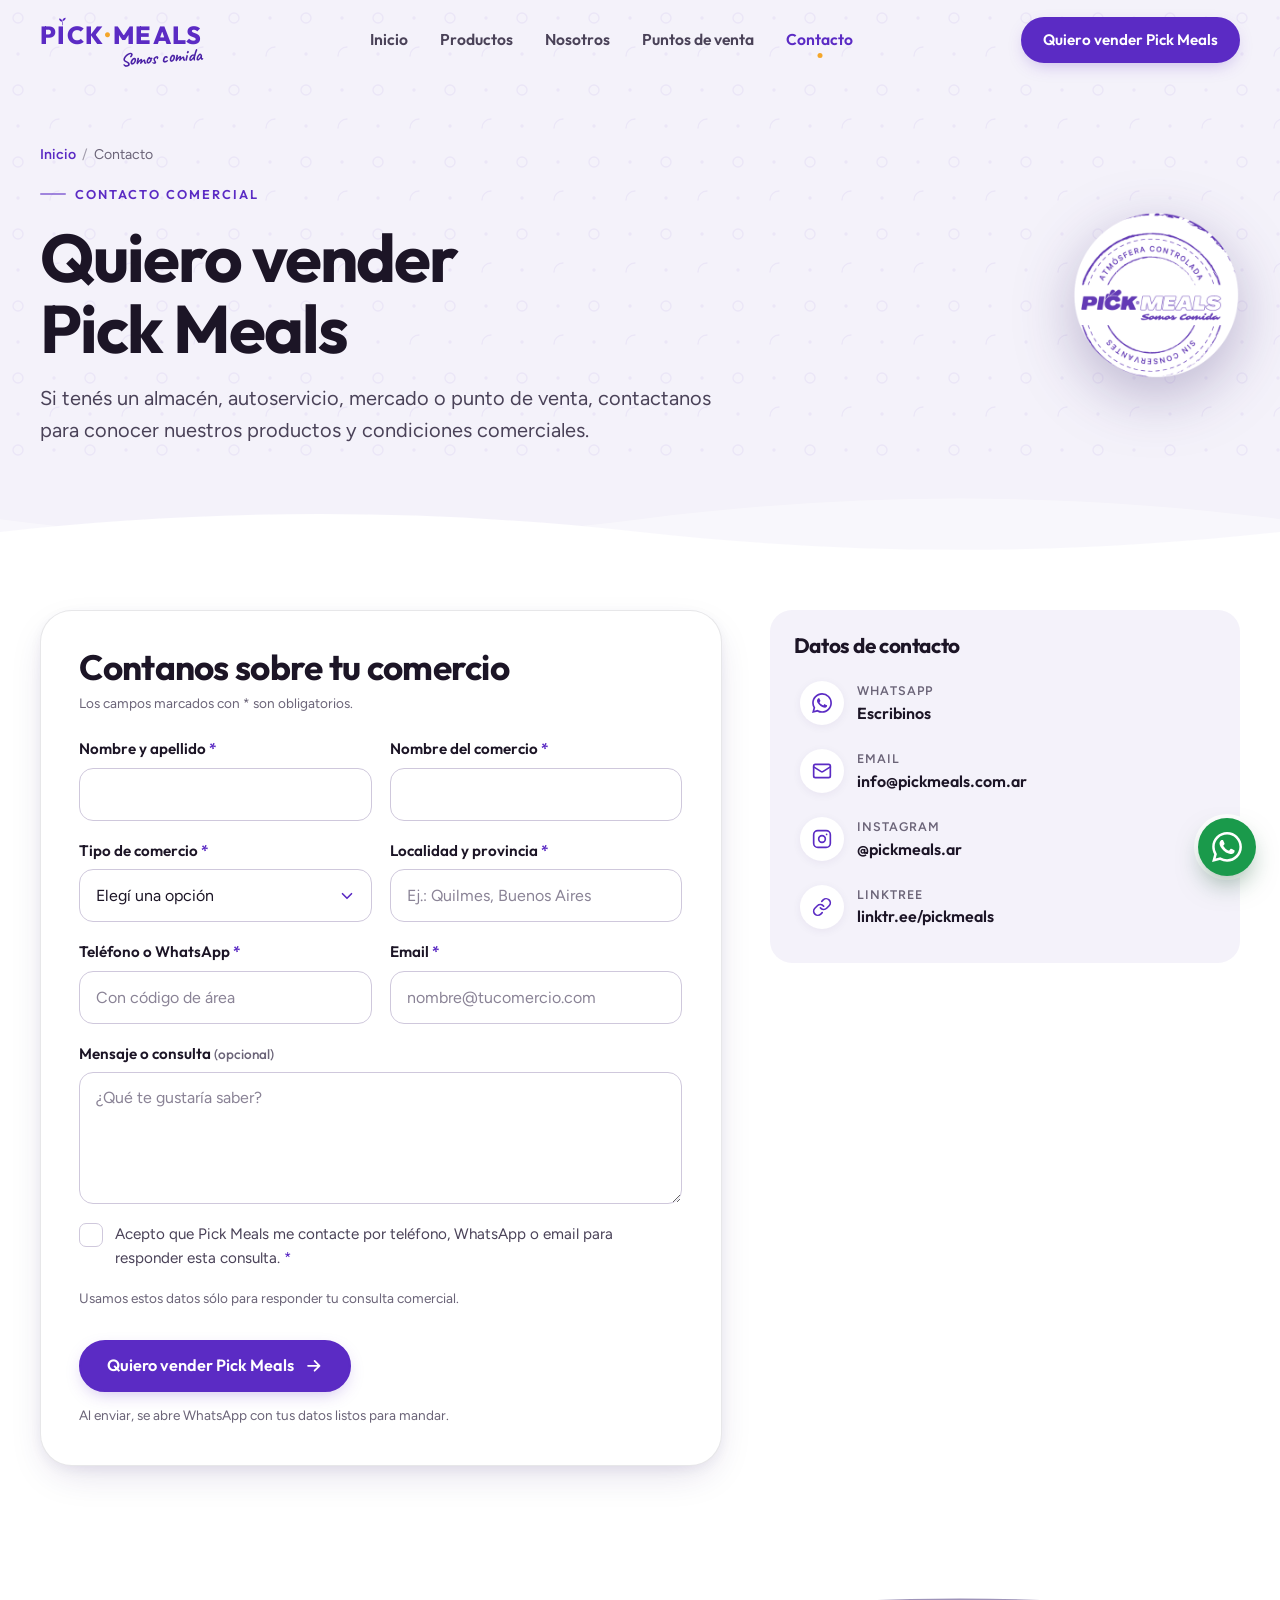
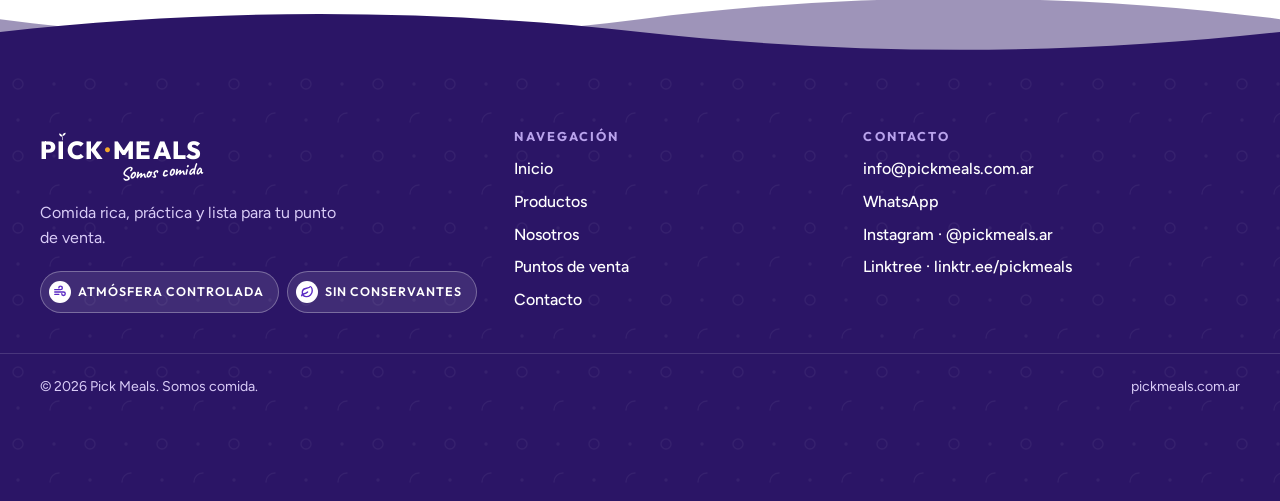
==== commit eb69283a: "Hero: titulo dice negocio en vez de punto de venta; suma el logo real - H1 del hero: lista para tu n" ====
--- a/contacto.html
+++ b/contacto.html
@@ -148,25 +148,7 @@
           <p class="lead hero-in" style="--d:3">Si tenés un almacén, autoservicio, mercado o punto de venta, contactanos para conocer nuestros productos y condiciones comerciales.</p>
         </div>
         <div class="seal" aria-hidden="true">
-            <svg class="seal-svg" viewBox="0 0 200 200">
-              <defs>
-                <path id="seal-top-ph" d="M29 100a71 71 0 0 1 142 0"/>
-                <path id="seal-bot-ph" d="M19 100a81 81 0 0 0 162 0"/>
-              </defs>
-              <circle class="seal-disc" cx="100" cy="100" r="98"/>
-              <circle class="seal-rule" cx="100" cy="100" r="91"/>
-              <circle class="seal-rule" cx="100" cy="100" r="62"/>
-              <g class="seal-ring">
-                <text class="seal-text"><textPath href="#seal-top-ph" startOffset="50%" text-anchor="middle">ATMÓSFERA CONTROLADA</textPath></text>
-                <text class="seal-text"><textPath href="#seal-bot-ph" startOffset="50%" text-anchor="middle">SIN CONSERVANTES</textPath></text>
-                <circle class="seal-dot" cx="24" cy="100" r="2.6"/>
-                <circle class="seal-dot" cx="176" cy="100" r="2.6"/>
-              </g>
-            </svg>
-            <div class="seal-core">
-              <span class="wordmark">P<span class="wm-i">I<svg class="wm-sprout" viewBox="0 0 24 24" fill="currentColor"><path d="M11.2 24v-10h1.6v10z"/><path d="M12 14.6C12 9.6 8.6 6.2 3.4 6.2c0 5.1 3.5 8.4 8.6 8.4z"/><path d="M12 12.6c0-4.8 3.3-8.3 8.6-8.4 0 4.9-3.4 8.4-8.6 8.4z"/></svg></span>CK<span class="wm-dot">·</span>MEALS</span>
-              <span class="script">Somos comida</span>
-            </div>
+            <img src="assets/img/logo-seal.png" alt="" loading="lazy" decoding="async">
           </div>
       </div>
     </section>
--- a/styles.css
+++ b/styles.css
@@ -271,6 +271,7 @@
   color: var(--white);
   filter: drop-shadow(0 18px 30px rgba(43, 21, 102, .28));
 }
+.seal img { width: 100%; height: 100%; object-fit: contain; display: block; animation: sealSpin 48s linear infinite; }
 .seal-svg { width: 100%; height: 100%; overflow: visible; }
 .seal-disc { fill: var(--violet); }
 .seal-rule { fill: none; stroke: rgba(255, 255, 255, .45); stroke-width: 1; }
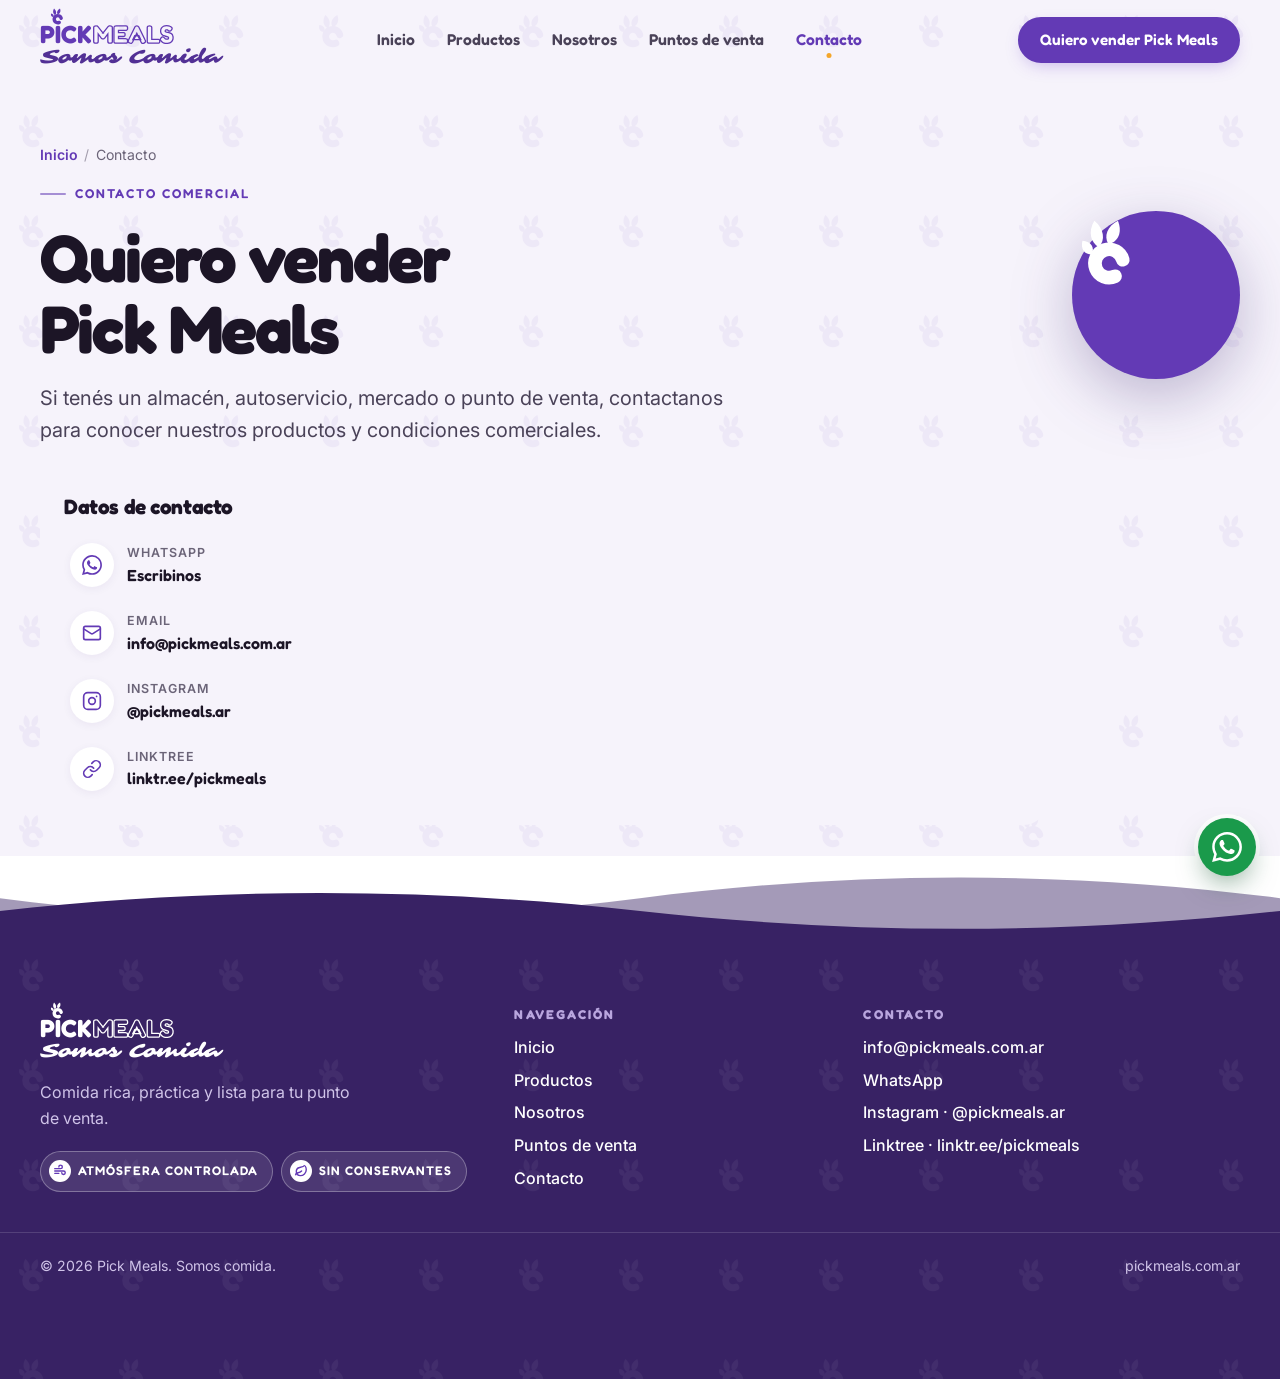
==== commit 27af1b97: "Logo real del brandbook + 2 productos reales + catálogo a 4 - Isotipo oficial (mano "pick" formando " ====
--- a/contacto.html
+++ b/contacto.html
@@ -34,9 +34,9 @@
 
   <link rel="preconnect" href="https://fonts.googleapis.com">
   <link rel="preconnect" href="https://fonts.gstatic.com" crossorigin>
-  <link rel="stylesheet" href="https://fonts.googleapis.com/css2?family=Caveat:wght@600;700&family=Figtree:wght@400;500;600;700&family=Outfit:wght@500;600;700;800&display=swap">
-
-  <link rel="stylesheet" href="styles.css?v=20261013">
+  <link rel="stylesheet" href="https://fonts.googleapis.com/css2?family=Fredoka:wght@500;600;700&family=Inter:wght@400;500;600;700&family=Sarina&display=swap">
+
+  <link rel="stylesheet" href="styles.css?v=20261020">
 
   <!-- PENDIENTE: agregar "logo" (URL del logo oficial en alta) y "telephone" cuando estén confirmados. -->
   <script type="application/ld+json">
@@ -94,8 +94,8 @@
       <a class="brand" href="index.html" aria-label="Pick Meals — inicio">
         <!-- PENDIENTE: logo provisorio armado con tipografía. Reemplazar por el logo oficial en alta
              (assets/img/logo-pickmeals.svg o .webp) y extraer de ahí el hex exacto del violeta. -->
-        <span class="wordmark" aria-hidden="true">P<span class="wm-i">I<svg class="wm-sprout" viewBox="0 0 24 24" fill="currentColor"><path d="M11.2 24v-10h1.6v10z"/><path d="M12 14.6C12 9.6 8.6 6.2 3.4 6.2c0 5.1 3.5 8.4 8.6 8.4z"/><path d="M12 12.6c0-4.8 3.3-8.3 8.6-8.4 0 4.9-3.4 8.4-8.6 8.4z"/></svg></span>CK<span class="wm-dot">·</span>MEALS</span>
-        <span class="brand-script" aria-hidden="true">Somos comida</span>
+        <span class="wordmark" aria-hidden="true"><span class="pm-pick">P<span class="wm-i">I<svg class="pm-iso" viewBox="0 0 100 100" focusable="false"><path d="M 47.49 71.94 A 15.60 15.60 0 1 1 55.97 53.76" fill="none" stroke="currentColor" stroke-width="15" stroke-linecap="round"/><path transform="translate(21.0 46.3) rotate(-35)" d="M 0 2 C -7 -3 -7.3 -10 0 -16.5 C 7.3 -10 7 -3 0 2 Z" fill="currentColor"/><path transform="translate(29.4 37.9) rotate(-10)" d="M 0 2 C -8.5 -4.5 -9 -17 0 -27.5 C 9 -17 8.5 -4.5 0 2 Z" fill="currentColor"/><path transform="translate(40.9 34.8) rotate(22)" d="M 0 2 C -8.5 -4.5 -8.5 -16 0 -26 C 9.5 -16 9 -4.5 0 2 Z" fill="currentColor"/></svg></span>CK</span><span class="pm-meals">MEALS</span></span>
+        <span class="brand-script" aria-hidden="true">Somos Comida</span>
       </a>
 
       <nav aria-label="Principal">
@@ -147,112 +147,13 @@
           <h1 class="page-title hero-in" id="page-title" style="--d:2">Quiero vender Pick Meals</h1>
           <p class="lead hero-in" style="--d:3">Si tenés un almacén, autoservicio, mercado o punto de venta, contactanos para conocer nuestros productos y condiciones comerciales.</p>
         </div>
-        <div class="seal" aria-hidden="true">
-            <img src="assets/img/logo-seal.png" alt="" loading="lazy" decoding="async">
-          </div>
-      </div>
-    </section>
-
-    <div class="wave wave--mist-white" aria-hidden="true">
-      <svg class="wave-back" viewBox="0 0 2880 100" preserveAspectRatio="none"><path d="M0 46C240 76 480 76 720 46C960 16 1200 16 1440 46C1680 76 1920 76 2160 46C2400 16 2640 16 2880 46V100H0Z"/></svg>
-      <svg class="wave-front" viewBox="0 0 2880 100" preserveAspectRatio="none"><path d="M0 60C240 34 480 34 720 60C960 86 1200 86 1440 60C1680 34 1920 34 2160 60C2400 86 2640 86 2880 60V100H0Z"/></svg>
-  </div>
-
-    <!-- ===================== FORMULARIO COMERCIAL ===================== -->
-    <section class="section section--tight-top" id="formulario" aria-labelledby="form-title">
-      <div class="container contact-grid">
-        <div class="lead-card">
-          <!-- PENDIENTE APROBACIÓN DEL CLIENTE: campos propuestos (nombre y apellido, comercio, tipo de comercio,
-               localidad y provincia, teléfono/WhatsApp, email, mensaje opcional, conformidad para ser contactado),
-               opciones del tipo de comercio y textos de privacidad/conformidad.
-               Envío: se configura en lib/manifest.js → leads.endpoint (vacío = abre WhatsApp con los datos). -->
-          <h2 class="h2" id="form-title" style="font-size:clamp(1.6rem,4vw,2.2rem)">Contanos sobre tu comercio</h2>
-          <p class="field-hint" id="form-intro" style="margin:.4rem 0 1.4rem">Los campos marcados con <span class="req" aria-hidden="true">*</span><span class="sr-only">asterisco</span> son obligatorios.</p>
-
-          <noscript><p class="demo-note">Para enviar el formulario necesitás tener JavaScript activado. También podés escribirnos a <a href="mailto:info@pickmeals.com.ar">info@pickmeals.com.ar</a>.</p></noscript>
-
-          <form class="form-grid" data-lead-form method="post" novalidate aria-describedby="form-intro">
-            <div class="field">
-              <label for="f-nombre">Nombre y apellido <span class="req" aria-hidden="true">*</span></label>
-              <input class="input" id="f-nombre" name="nombre" type="text" autocomplete="name" required maxlength="80" aria-describedby="err-nombre">
-              <p class="field-error" id="err-nombre"></p>
-            </div>
-
-            <div class="field">
-              <label for="f-comercio">Nombre del comercio <span class="req" aria-hidden="true">*</span></label>
-              <input class="input" id="f-comercio" name="comercio" type="text" autocomplete="organization" required maxlength="100" aria-describedby="err-comercio">
-              <p class="field-error" id="err-comercio"></p>
-            </div>
-
-            <div class="field">
-              <label for="f-tipo">Tipo de comercio <span class="req" aria-hidden="true">*</span></label>
-              <select class="input" id="f-tipo" name="tipo" required aria-describedby="err-tipo">
-                <option value="">Elegí una opción</option>
-                <option value="almacen">Almacén</option>
-                <option value="autoservicio">Autoservicio</option>
-                <option value="mercado">Mercado</option>
-                <option value="dietetica">Dietética</option>
-                <option value="kiosco">Kiosco</option>
-                <option value="otro">Otro</option>
-              </select>
-              <p class="field-error" id="err-tipo"></p>
-            </div>
-
-            <div class="field">
-              <label for="f-localidad">Localidad y provincia <span class="req" aria-hidden="true">*</span></label>
-              <input class="input" id="f-localidad" name="localidad" type="text" autocomplete="address-level2" required maxlength="100" placeholder="Ej.: Quilmes, Buenos Aires" aria-describedby="err-localidad">
-              <p class="field-error" id="err-localidad"></p>
-            </div>
-
-            <div class="field">
-              <label for="f-telefono">Teléfono o WhatsApp <span class="req" aria-hidden="true">*</span></label>
-              <input class="input" id="f-telefono" name="telefono" type="tel" inputmode="tel" autocomplete="tel" required maxlength="30" placeholder="Con código de área" aria-describedby="err-telefono">
-              <p class="field-error" id="err-telefono"></p>
-            </div>
-
-            <div class="field">
-              <label for="f-email">Email <span class="req" aria-hidden="true">*</span></label>
-              <input class="input" id="f-email" name="email" type="email" inputmode="email" autocomplete="email" required maxlength="120" placeholder="nombre@tucomercio.com" aria-describedby="err-email">
-              <p class="field-error" id="err-email"></p>
-            </div>
-
-            <div class="field field--full">
-              <label for="f-mensaje">Mensaje o consulta <span class="opt">(opcional)</span></label>
-              <textarea class="input" id="f-mensaje" name="mensaje" rows="4" maxlength="800" placeholder="¿Qué te gustaría saber?"></textarea>
-            </div>
-
-            <div class="hp-field" aria-hidden="true">
-              <label for="f-website">No completar este campo</label>
-              <input id="f-website" name="website" type="text" tabindex="-1" autocomplete="off">
-            </div>
-
-            <div class="field field--full">
-              <div class="check">
-                <input id="f-consentimiento" name="consentimiento" type="checkbox" required aria-describedby="err-consentimiento">
-                <label for="f-consentimiento">Acepto que Pick Meals me contacte por teléfono, WhatsApp o email para responder esta consulta. <span class="req" aria-hidden="true">*</span></label>
-              </div>
-              <p class="field-error" id="err-consentimiento"></p>
-            </div>
-
-            <p class="form-privacy field--full">Usamos estos datos sólo para responder tu consulta comercial.</p>
-
-            <div class="form-actions field--full">
-              <p class="form-status" data-form-status role="alert"></p>
-              <button class="btn" type="submit"><span class="spinner" aria-hidden="true"></span>Quiero vender Pick Meals <svg viewBox="0 0 24 24" fill="none" stroke="currentColor" stroke-width="2.2" stroke-linecap="round" stroke-linejoin="round" aria-hidden="true"><path d="M5 12h14M13 6l6 6-6 6"/></svg></button>
-              <p class="field-hint" data-submit-hint>Al enviar, se abre WhatsApp con tus datos listos para mandar.</p>
-            </div>
-          </form>
-
-          <div class="form-success" data-form-success hidden>
-            <div class="success-icon" aria-hidden="true"><svg viewBox="0 0 24 24" fill="none" stroke="currentColor" stroke-width="2.6" stroke-linecap="round" stroke-linejoin="round"><path d="M5 12.5l4.5 4.5L19 7.5"/></svg></div>
-            <h2 data-success-title tabindex="-1">¡Gracias!</h2>
-            <p data-success-text></p>
-            <div class="success-actions">
-              <a class="btn btn--wa" data-success-wa href="contacto.html" target="_blank" rel="noopener"><svg viewBox="0 0 24 24" fill="currentColor" aria-hidden="true"><path d="M17.47 14.38c-.3-.15-1.76-.87-2.03-.97-.27-.1-.47-.15-.67.15-.2.3-.77.97-.94 1.16-.17.2-.35.22-.64.07-.3-.15-1.26-.46-2.39-1.47-.88-.79-1.48-1.76-1.65-2.06-.17-.3-.02-.46.13-.6.13-.14.3-.35.45-.52.15-.17.2-.3.3-.5.1-.2.05-.37-.03-.52-.07-.15-.67-1.61-.92-2.21-.24-.58-.49-.5-.67-.51h-.57c-.2 0-.52.07-.79.37-.27.3-1.04 1.02-1.04 2.48s1.07 2.88 1.21 3.07c.15.2 2.1 3.2 5.08 4.49.71.31 1.26.49 1.7.63.71.22 1.36.19 1.87.12.57-.09 1.76-.72 2-1.41.25-.7.25-1.29.18-1.41-.08-.13-.27-.2-.57-.35zM12.05 21.78h-.01a9.87 9.87 0 0 1-5.03-1.38l-.36-.21-3.74.98 1-3.65-.24-.37a9.86 9.86 0 0 1-1.51-5.26C2.16 6.44 6.6 2 12.05 2c2.64 0 5.12 1.03 6.99 2.9a9.82 9.82 0 0 1 2.89 6.99c0 5.45-4.44 9.89-9.88 9.89zm8.41-18.3A11.82 11.82 0 0 0 12.05 0C5.5 0 .16 5.34.16 11.89c0 2.1.55 4.14 1.59 5.95L.06 24l6.3-1.65a11.88 11.88 0 0 0 5.68 1.45h.01c6.55 0 11.89-5.34 11.89-11.89 0-3.18-1.24-6.17-3.48-8.41z"/></svg>Abrir WhatsApp</a>
-              <a class="btn btn--ghost" data-success-mail href="mailto:info@pickmeals.com.ar">Enviar por email</a>
-            </div>
-            <button class="link-btn" type="button" data-success-reset>Cargar otra consulta</button>
-          </div>
+        <div class="pm-badge" aria-hidden="true">
+          <svg class="pm-iso" viewBox="0 0 100 100" focusable="false">
+            <path d="M 47.49 71.94 A 15.60 15.60 0 1 1 55.97 53.76" fill="none" stroke="currentColor" stroke-width="15" stroke-linecap="round"/>
+            <path transform="translate(21.0 46.3) rotate(-35)" d="M 0 2 C -7 -3 -7.3 -10 0 -16.5 C 7.3 -10 7 -3 0 2 Z" fill="currentColor"/>
+            <path transform="translate(29.4 37.9) rotate(-10)" d="M 0 2 C -8.5 -4.5 -9 -17 0 -27.5 C 9 -17 8.5 -4.5 0 2 Z" fill="currentColor"/>
+            <path transform="translate(40.9 34.8) rotate(22)" d="M 0 2 C -8.5 -4.5 -8.5 -16 0 -26 C 9.5 -16 9 -4.5 0 2 Z" fill="currentColor"/>
+          </svg>
         </div>
 
         <aside class="contact-aside" aria-label="Datos de contacto" data-reveal style="--d:1">
@@ -284,8 +185,8 @@
     <div class="container footer-grid">
       <div class="footer-brand">
         <a class="brand" href="index.html" aria-label="Pick Meals — inicio">
-          <span class="wordmark" aria-hidden="true">P<span class="wm-i">I<svg class="wm-sprout" viewBox="0 0 24 24" fill="currentColor"><path d="M11.2 24v-10h1.6v10z"/><path d="M12 14.6C12 9.6 8.6 6.2 3.4 6.2c0 5.1 3.5 8.4 8.6 8.4z"/><path d="M12 12.6c0-4.8 3.3-8.3 8.6-8.4 0 4.9-3.4 8.4-8.6 8.4z"/></svg></span>CK<span class="wm-dot">·</span>MEALS</span>
-          <span class="brand-script" aria-hidden="true">Somos comida</span>
+          <span class="wordmark" aria-hidden="true"><span class="pm-pick">P<span class="wm-i">I<svg class="pm-iso" viewBox="0 0 100 100" focusable="false"><path d="M 47.49 71.94 A 15.60 15.60 0 1 1 55.97 53.76" fill="none" stroke="currentColor" stroke-width="15" stroke-linecap="round"/><path transform="translate(21.0 46.3) rotate(-35)" d="M 0 2 C -7 -3 -7.3 -10 0 -16.5 C 7.3 -10 7 -3 0 2 Z" fill="currentColor"/><path transform="translate(29.4 37.9) rotate(-10)" d="M 0 2 C -8.5 -4.5 -9 -17 0 -27.5 C 9 -17 8.5 -4.5 0 2 Z" fill="currentColor"/><path transform="translate(40.9 34.8) rotate(22)" d="M 0 2 C -8.5 -4.5 -8.5 -16 0 -26 C 9.5 -16 9 -4.5 0 2 Z" fill="currentColor"/></svg></span>CK</span><span class="pm-meals">MEALS</span></span>
+          <span class="brand-script" aria-hidden="true">Somos Comida</span>
         </a>
         <p>Comida rica, práctica y lista para tu punto de venta.</p>
         <ul class="seal-pills" role="list" aria-label="Diferenciales de Pick Meals">
@@ -329,7 +230,7 @@
     <svg viewBox="0 0 24 24" fill="currentColor" aria-hidden="true"><path d="M17.47 14.38c-.3-.15-1.76-.87-2.03-.97-.27-.1-.47-.15-.67.15-.2.3-.77.97-.94 1.16-.17.2-.35.22-.64.07-.3-.15-1.26-.46-2.39-1.47-.88-.79-1.48-1.76-1.65-2.06-.17-.3-.02-.46.13-.6.13-.14.3-.35.45-.52.15-.17.2-.3.3-.5.1-.2.05-.37-.03-.52-.07-.15-.67-1.61-.92-2.21-.24-.58-.49-.5-.67-.51h-.57c-.2 0-.52.07-.79.37-.27.3-1.04 1.02-1.04 2.48s1.07 2.88 1.21 3.07c.15.2 2.1 3.2 5.08 4.49.71.31 1.26.49 1.7.63.71.22 1.36.19 1.87.12.57-.09 1.76-.72 2-1.41.25-.7.25-1.29.18-1.41-.08-.13-.27-.2-.57-.35zM12.05 21.78h-.01a9.87 9.87 0 0 1-5.03-1.38l-.36-.21-3.74.98 1-3.65-.24-.37a9.86 9.86 0 0 1-1.51-5.26C2.16 6.44 6.6 2 12.05 2c2.64 0 5.12 1.03 6.99 2.9a9.82 9.82 0 0 1 2.89 6.99c0 5.45-4.44 9.89-9.88 9.89zm8.41-18.3A11.82 11.82 0 0 0 12.05 0C5.5 0 .16 5.34.16 11.89c0 2.1.55 4.14 1.59 5.95L.06 24l6.3-1.65a11.88 11.88 0 0 0 5.68 1.45h.01c6.55 0 11.89-5.34 11.89-11.89 0-3.18-1.24-6.17-3.48-8.41z"/></svg>
   </a>
 
-  <script defer src="lib/manifest.js?v=20261013"></script>
-  <script defer src="main.js?v=20261013"></script>
+  <script defer src="lib/manifest.js?v=20261020"></script>
+  <script defer src="main.js?v=20261020"></script>
 </body>
 </html>
--- a/styles.css
+++ b/styles.css
@@ -8,15 +8,15 @@
    1. Tokens
    ============================================================= */
 :root {
-  /* Marca — PENDIENTE: confirmar el hex exacto desde el logo en alta y actualizar --violet
-     (las variantes se derivan a mano: --violet-700 más oscuro, --violet-100/50 tintes). */
-  --violet:      #5B2BC4;
-  --violet-700:  #4A21A6;   /* hover / presionado */
-  --violet-900:  #2B1566;   /* fondo del footer */
-  --violet-300:  #B9A3EC;
-  --violet-200:  #D9CCF7;
-  --violet-100:  #EDE7FB;
-  --mist:        #F4F2FA;   /* fondo suave de secciones */
+  /* Marca — del Brandbook PICK MEALS 2025 (p.21): violeta oficial R99 G58 B181.
+     Variantes derivadas matemáticamente a partir de ese hex (mezcla con blanco/negro). */
+  --violet:      #633AB5;
+  --violet-700:  #523095;   /* hover / presionado */
+  --violet-900:  #382264;   /* fondo del footer */
+  --violet-300:  #B9A6DE;
+  --violet-200:  #D0C4E9;
+  --violet-100:  #E9E3F5;
+  --mist:        #F6F3FB;   /* fondo suave de secciones */
   --white:       #FFFFFF;
 
   /* Neutros fríos */
@@ -26,7 +26,8 @@
   --line:        rgba(28, 21, 38, .10);
 
   /* Acento cálido para la comida — "azafrán". Complementario del violeta (tono ~40° vs ~258°):
-     evoca dorado de horno / comida casera. Sólo decorativo (subrayados, puntos), nunca texto. */
+     evoca dorado de horno / comida casera. Sólo decorativo (subrayados, puntos), nunca texto.
+     No es parte de la paleta oficial del brandbook (violeta/blanco/gris) — uso secundario a propósito. */
   --saffron:     #F4A62A;
 
   /* Funcionales */
@@ -34,17 +35,20 @@
   --wa:          #1A9A4B;   /* verde WhatsApp oscurecido: ícono blanco a 3.6:1 */
   --wa-hover:    #15803D;
 
-  /* Tipografías de marca — PENDIENTE: confirmar con el manual de marca.
-     Display geométrica redondeada que acompaña al wordmark, cuerpo legible y un script
-     que hace eco del "Somos Comida" del logo. Cambiar acá y en el <link> de Google Fonts. */
-  --font-display: "Outfit", "Segoe UI", system-ui, sans-serif;
-  --font-body:    "Figtree", "Segoe UI", system-ui, sans-serif;
-  --font-script:  "Caveat", "Segoe Script", cursive;
-
-  /* Patrón de marca — PENDIENTE: reemplazar por el patrón oficial (mano "pick" sobre C).
-     Cuando llegue: guardarlo como assets/img/patron-pickmeals.svg y apuntar estas dos variables ahí. */
-  --pattern-violet: url("data:image/svg+xml,%3Csvg xmlns='http://www.w3.org/2000/svg' width='72' height='72' viewBox='0 0 72 72'%3E%3Cg fill='none' stroke='%235B2BC4' stroke-width='1.4' stroke-linecap='round'%3E%3Ccircle cx='18' cy='18' r='5'/%3E%3Cpath d='M50 56c0-5 4-9 9-9'/%3E%3C/g%3E%3Cg fill='%235B2BC4'%3E%3Ccircle cx='54' cy='18' r='1.7'/%3E%3Ccircle cx='18' cy='54' r='1.7'/%3E%3C/g%3E%3C/svg%3E");
-  --pattern-white:  url("data:image/svg+xml,%3Csvg xmlns='http://www.w3.org/2000/svg' width='72' height='72' viewBox='0 0 72 72'%3E%3Cg fill='none' stroke='%23FFFFFF' stroke-width='1.4' stroke-linecap='round'%3E%3Ccircle cx='18' cy='18' r='5'/%3E%3Cpath d='M50 56c0-5 4-9 9-9'/%3E%3C/g%3E%3Cg fill='%23FFFFFF'%3E%3Ccircle cx='54' cy='18' r='1.7'/%3E%3Ccircle cx='18' cy='54' r='1.7'/%3E%3C/g%3E%3C/svg%3E");
+  /* Tipografías — del Brandbook PICK MEALS 2025 (p.24):
+     Primaria: Agrandir Wide Black Italic (tipografía paga de Pangram Pangram, no disponible para
+       web sin la licencia del cliente — ver FOTOS-PENDIENTES.md). Se reemplaza por Fredoka
+       (gratuita, Google Fonts), geométrica y redondeada, el reemplazo de espíritu más cercano.
+     Secundaria ("Somos Comida"): Sarina — coincide exacto, es de Google Fonts.
+     Complementaria (texto): Inter — coincide exacto, es de Google Fonts. */
+  --font-display: "Fredoka", "Segoe UI", system-ui, sans-serif;
+  --font-body:    "Inter", "Segoe UI", system-ui, sans-serif;
+  --font-script:  "Sarina", "Segoe Script", cursive;
+
+  /* Patrón de marca — el isotipo oficial (mano "pick" formando una C) tileado en baja opacidad,
+     tal como lo define el Brandbook p.26 "Tramas Isotipo". */
+  --pattern-violet: url("data:image/svg+xml,%3Csvg xmlns='http://www.w3.org/2000/svg' width='100' height='100' viewBox='0 0 100 100'%3E%3Cg transform='translate(14 10) scale(0.46)'%3E%3Cpath d='M 47.49 71.94 A 15.60 15.60 0 1 1 55.97 53.76' fill='none' stroke='%23633AB5' stroke-width='15' stroke-linecap='round'/%3E%3Cpath transform='translate(21.0 46.3) rotate(-35)' d='M 0 2 C -7 -3 -7.3 -10 0 -16.5 C 7.3 -10 7 -3 0 2 Z' fill='%23633AB5'/%3E%3Cpath transform='translate(29.4 37.9) rotate(-10)' d='M 0 2 C -8.5 -4.5 -9 -17 0 -27.5 C 9 -17 8.5 -4.5 0 2 Z' fill='%23633AB5'/%3E%3Cpath transform='translate(40.9 34.8) rotate(22)' d='M 0 2 C -8.5 -4.5 -8.5 -16 0 -26 C 9.5 -16 9 -4.5 0 2 Z' fill='%23633AB5'/%3E%3C/g%3E%3C/svg%3E");
+  --pattern-white:  url("data:image/svg+xml,%3Csvg xmlns='http://www.w3.org/2000/svg' width='100' height='100' viewBox='0 0 100 100'%3E%3Cg transform='translate(14 10) scale(0.46)'%3E%3Cpath d='M 47.49 71.94 A 15.60 15.60 0 1 1 55.97 53.76' fill='none' stroke='%23FFFFFF' stroke-width='15' stroke-linecap='round'/%3E%3Cpath transform='translate(21.0 46.3) rotate(-35)' d='M 0 2 C -7 -3 -7.3 -10 0 -16.5 C 7.3 -10 7 -3 0 2 Z' fill='%23FFFFFF'/%3E%3Cpath transform='translate(29.4 37.9) rotate(-10)' d='M 0 2 C -8.5 -4.5 -9 -17 0 -27.5 C 9 -17 8.5 -4.5 0 2 Z' fill='%23FFFFFF'/%3E%3Cpath transform='translate(40.9 34.8) rotate(22)' d='M 0 2 C -8.5 -4.5 -8.5 -16 0 -26 C 9.5 -16 9 -4.5 0 2 Z' fill='%23FFFFFF'/%3E%3C/g%3E%3C/svg%3E");
 
   /* Layout */
   --container:   1200px;
@@ -155,7 +159,7 @@
 
 .script {
   font-family: var(--font-script);
-  font-weight: 700;
+  font-weight: 400;
   letter-spacing: 0;
   text-transform: none;
 }
@@ -230,75 +234,62 @@
 .link-arrow:hover { border-color: currentColor; gap: .7rem; }
 .link-arrow svg { width: 1.1em; height: 1.1em; flex: none; }
 
-/* ---------- Brand lockup (placeholder del logo) ---------- */
+/* ---------- Brand lockup — isotipo oficial + wordmark "PICK" (relleno) / "MEALS" (contorno) + script.
+   Del Brandbook PICK MEALS 2025: el isotipo (mano "pick" formando una C) reemplaza el punto de la
+   "I", "MEALS" va siempre en contorno (nunca relleno), "Somos Comida" en script debajo. ---------- */
+.pm-iso {
+  width: 1em; height: 1em; max-width: none; /* el reset global pone max-width:100%, que en un
+    contenedor absolute tan angosto como la "I" recortaría el ícono — se anula acá */
+  display: inline-block; overflow: visible; vertical-align: -0.08em;
+}
 .brand {
   display: inline-flex; flex-direction: column; align-items: flex-start;
   line-height: 1; color: var(--violet);
-  padding-top: .5rem; /* aire para el brote */
+  padding-top: .5rem; /* aire para el isotipo */
 }
 .wordmark {
   font-family: var(--font-display);
-  font-weight: 800;
-  font-size: 1.38rem;
-  letter-spacing: .05em;
+  font-weight: 700;
+  font-style: oblique 6deg;
+  font-size: 1.42rem;
+  letter-spacing: .005em;
   white-space: nowrap;
 }
 .wm-i { position: relative; display: inline-block; }
-.wm-sprout {
-  position: absolute; left: 50%; bottom: 78%;
-  width: .62em; height: .62em;
-  transform: translateX(-46%);
-  color: currentColor;
-}
-.wm-dot { display: inline-block; margin-inline: .06em; color: var(--saffron); }
+.wm-i .pm-iso {
+  position: absolute; left: 50%; bottom: 74%;
+  width: .92em; height: .92em;
+  transform: translateX(-42%);
+}
+.pm-meals {
+  /* contorno real: -webkit-text-fill-color oculta el relleno sin tocar `color`, así que
+     currentColor (heredado del .brand del contexto: violeta o blanco en el footer) sigue
+     siendo el color correcto del trazo. Sin soporte, el texto queda relleno — nunca invisible. */
+  -webkit-text-fill-color: transparent;
+  -webkit-text-stroke: 1.3px currentColor;
+}
 .brand-script {
-  font-family: var(--font-script); font-weight: 700;
-  font-size: 1.12rem; line-height: .9;
-  margin-top: .05rem; margin-left: auto;
-  transform: rotate(-4deg);
+  font-family: var(--font-script); font-weight: 400;
+  font-size: 1.22rem; line-height: .9;
+  margin-top: .12rem; margin-left: auto;
   color: var(--violet-700);
 }
 .site-footer .brand,
 .site-footer .brand-script { color: var(--white); }
 
-/* ---------- Seal (sello circular de marca) ---------- */
-.seal {
-  --seal-size: 168px;
-  position: relative;
-  width: var(--seal-size);
+/* ---------- Badge — isotipo en círculo, elemento gráfico recurrente (Brandbook p.26 "Tramas Isotipo") ---------- */
+.pm-badge {
+  --badge-size: 132px;
+  width: var(--badge-size);
   aspect-ratio: 1;
   flex: none;
-  color: var(--white);
+  display: grid; place-items: center;
+  border-radius: 50%;
+  background: var(--violet); color: var(--white);
   filter: drop-shadow(0 18px 30px rgba(43, 21, 102, .28));
 }
-.seal img { width: 100%; height: 100%; object-fit: contain; display: block; animation: sealSpin 48s linear infinite; }
-.seal-svg { width: 100%; height: 100%; overflow: visible; }
-.seal-disc { fill: var(--violet); }
-.seal-rule { fill: none; stroke: rgba(255, 255, 255, .45); stroke-width: 1; }
-.seal-text {
-  fill: currentColor;
-  font-family: var(--font-display);
-  font-weight: 600; font-size: 12.6px; letter-spacing: 1.1px;
-}
-.seal-dot { fill: var(--saffron); }
-.seal-ring {
-  transform-origin: 100px 100px;
-  transform-box: view-box;
-  animation: sealSpin 48s linear infinite;
-}
-.seal-core {
-  position: absolute; inset: 0;
-  display: grid; place-content: center; justify-items: center;
-  text-align: center;
-  pointer-events: none;
-}
-.seal-core .wordmark { font-size: calc(var(--seal-size) * .084); letter-spacing: .03em; }
-.seal-core .wm-dot { color: var(--saffron); }
-.seal-core .script { font-size: calc(var(--seal-size) * .096); line-height: 1; margin-top: .1em; color: var(--violet-100); }
-.seal--light { color: var(--violet); }
-.seal--light .seal-disc { fill: var(--white); }
-.seal--light .seal-rule { stroke: rgba(91, 43, 196, .35); }
-.seal--light .seal-core .script { color: var(--violet-700); }
+.pm-badge .pm-iso { width: 54%; height: 54%; }
+.pm-badge--light { background: var(--white); color: var(--violet); }
 
 /* ---------- Pills (sellos chicos en línea) ---------- */
 .seal-pills { display: flex; flex-wrap: wrap; gap: .5rem; }
@@ -742,7 +733,7 @@
   border-radius: 58% 42% 44% 56% / 52% 58% 42% 48%;
   animation: blobMorph 20s ease-in-out infinite alternate-reverse;
 }
-.hero-media .seal { position: absolute; left: -2%; bottom: -2%; --seal-size: clamp(118px, 30vw, 172px); }
+.hero-media .pm-badge { position: absolute; left: -2%; bottom: -2%; --badge-size: clamp(118px, 30vw, 172px); }
 
 /* ---------- Productos (home) ---------- */
 .products-intro { display: grid; gap: 1.1rem; margin-bottom: clamp(2rem, 5vw, 3rem); }
@@ -757,13 +748,13 @@
 .convert-copy .btn-row .btn { flex: 1 1 15rem; }
 .convert-media { position: relative; justify-self: center; width: min(100%, 420px); padding: 0 1.5rem 1.5rem 0; }
 .convert-media .blob { aspect-ratio: 4 / 5; box-shadow: 0 30px 70px -20px rgba(20, 8, 60, .6); }
-.convert-media .seal { position: absolute; right: -4%; bottom: -3%; --seal-size: clamp(116px, 28vw, 160px); }
+.convert-media .pm-badge { position: absolute; right: -4%; bottom: -3%; --badge-size: clamp(116px, 28vw, 160px); }
 
 /* ---------- Somos Pick Meals ---------- */
 .about-grid { display: grid; gap: clamp(2.5rem, 6vw, 4rem); align-items: center; }
 .about-media { position: relative; }
 .about-media .blob { aspect-ratio: 3 / 2; box-shadow: var(--shadow-lg); }
-.about-media .seal { position: absolute; right: 4%; top: -12%; --seal-size: clamp(104px, 24vw, 150px); }
+.about-media .pm-badge { position: absolute; right: 4%; top: -12%; --badge-size: clamp(104px, 24vw, 150px); }
 .about-copy { display: grid; gap: 1.2rem; justify-items: start; }
 .about-lead {
   font-family: var(--font-display); font-weight: 600;
@@ -774,13 +765,13 @@
 .about-copy p:not([class]) { color: var(--ink-2); font-size: 1.06rem; }
 .about-sign {
   display: inline-flex; align-items: center; gap: .6rem;
-  font-family: var(--font-script); font-weight: 700;
+  font-family: var(--font-script); font-weight: 400;
   font-size: clamp(2.4rem, 7vw, 3.4rem); line-height: 1;
   color: var(--violet);
   transform: rotate(-3deg);
   margin-top: .3rem;
 }
-.about-sign svg { width: .7em; height: .7em; color: var(--saffron); }
+.about-sign svg { width: .7em; height: .7em; color: var(--violet); vertical-align: -0.05em; }
 
 /* ---------- Puntos de venta ---------- */
 .pdv-card {
@@ -820,7 +811,7 @@
 .page-hero-grid { position: relative; display: grid; gap: 1.6rem; align-items: center; }
 .page-hero-copy { display: grid; gap: 1.1rem; justify-items: start; max-width: 44rem; }
 .page-title { font-size: clamp(2.3rem, 7vw, 4.2rem); letter-spacing: -.03em; }
-.page-hero .seal { display: none; }
+.page-hero .pm-badge { display: none; }
 .breadcrumb { font-size: .88rem; color: var(--ink-3); }
 .breadcrumb ol { display: flex; flex-wrap: wrap; gap: .4rem; list-style: none; padding: 0; }
 .breadcrumb li + li::before { content: "/"; margin-right: .4rem; opacity: .6; }
@@ -931,12 +922,12 @@
 @media (min-width: 720px) {
   .products-grid { grid-template-columns: repeat(2, 1fr); gap: 1.4rem; }
   .product-card { grid-template-columns: 1fr; }
-  .product-media { aspect-ratio: 4 / 3; min-height: 0; }
+  .product-media { aspect-ratio: 4 / 5; min-height: 0; }
   .pillars { grid-template-columns: repeat(2, 1fr); gap: 1.4rem; }
   .claims-grid { grid-template-columns: repeat(2, 1fr); gap: 1.4rem; }
   .products-intro { grid-template-columns: 1.1fr 1fr; align-items: end; gap: 2.5rem; }
   .footer-grid { grid-template-columns: 1.4fr 1fr 1.2fr; }
-  .page-hero .seal { display: block; justify-self: end; --seal-size: 168px; }
+  .page-hero .pm-badge { display: block; justify-self: end; --badge-size: 168px; }
   .page-hero-grid { grid-template-columns: 1fr auto; }
 }
 
@@ -998,7 +989,6 @@
    ============================================================= */
 @media (prefers-reduced-motion: reduce) {
   html { scroll-behavior: auto; }
-  .seal-ring { animation: none; }
   @view-transition { navigation: none; }
   .js [data-reveal] { transform: translateY(12px); transition-duration: .5s; }
 }
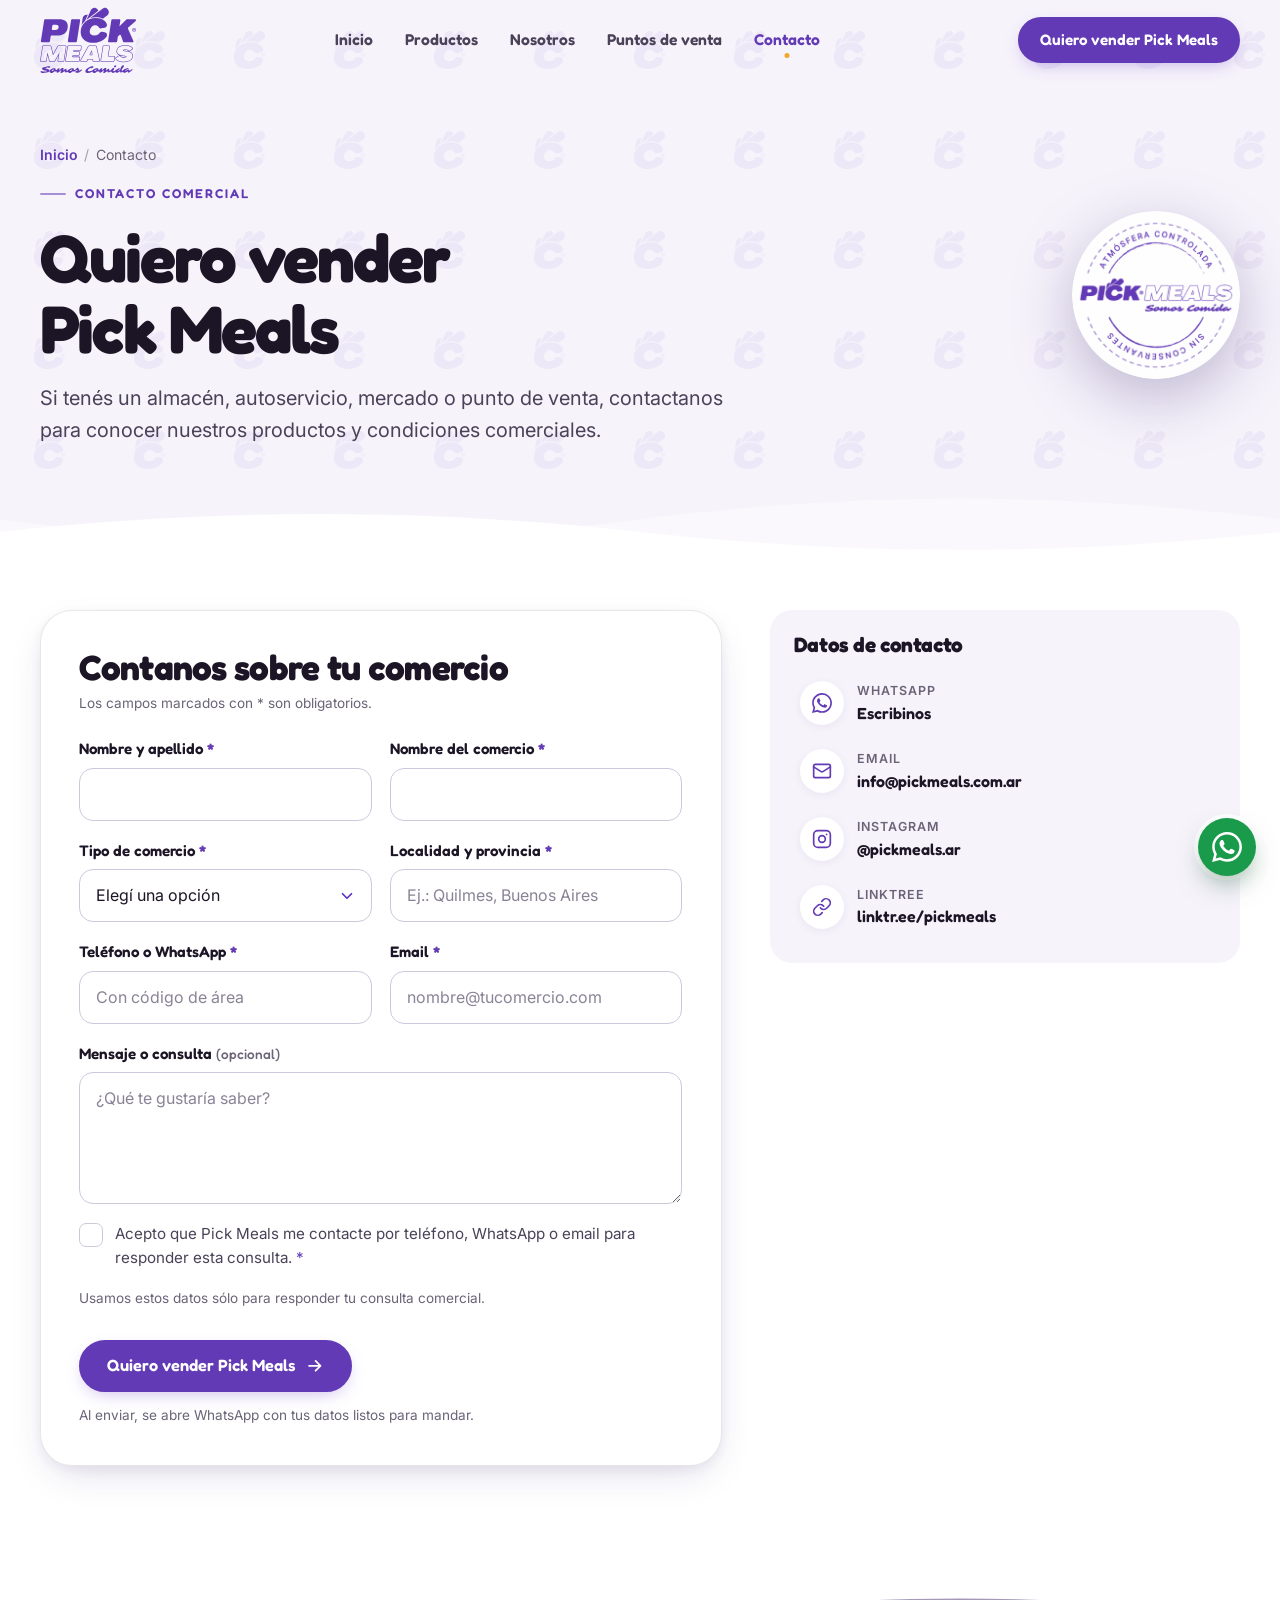
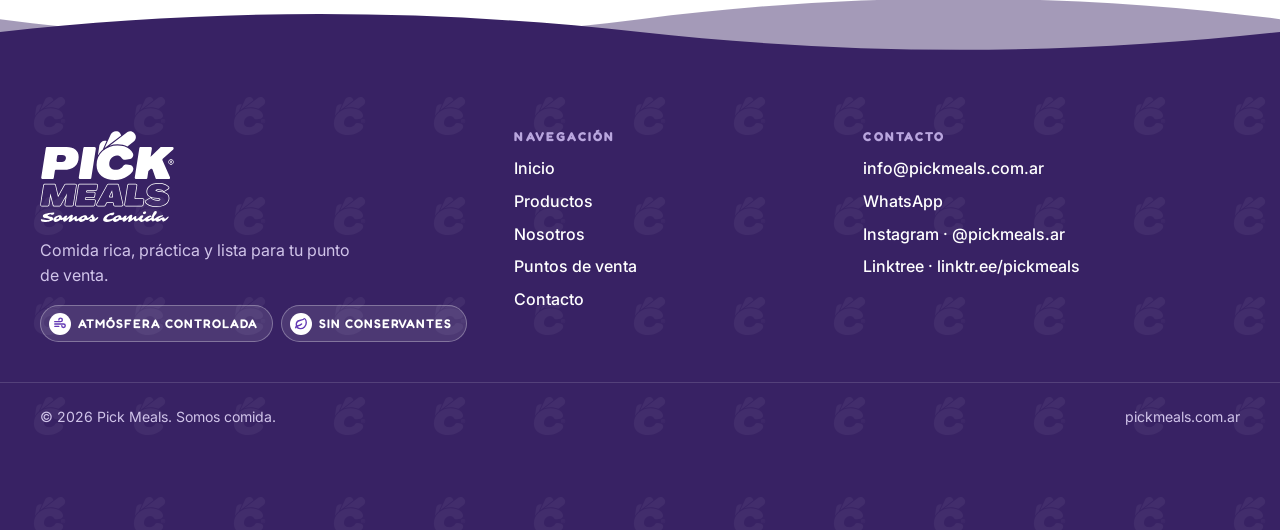
==== commit 10309875: "Logos oficiales del brandbook en vector + sello giratorio corregido - Encabezado y pie: isologotipo " ====
--- a/contacto.html
+++ b/contacto.html
@@ -18,7 +18,6 @@
   <meta property="og:title" content="Quiero vender Pick Meals — Contacto comercial">
   <meta property="og:description" content="¿Tenés un almacén, autoservicio, mercado o punto de venta? Contactanos para conocer los productos Pick Meals y sus condiciones comerciales.">
   <meta property="og:url" content="https://pickmeals.com.ar/contacto.html">
-  <!-- PENDIENTE: regenerar og-pickmeals.webp con el logo oficial (tools/generar_placeholders.py) -->
   <meta property="og:image" content="https://pickmeals.com.ar/assets/img/og-pickmeals.webp">
   <meta property="og:image:type" content="image/webp">
   <meta property="og:image:width" content="1200">
@@ -29,16 +28,15 @@
   <meta name="twitter:description" content="¿Tenés un almacén, autoservicio, mercado o punto de venta? Contactanos para conocer los productos Pick Meals y sus condiciones comerciales.">
   <meta name="twitter:image" content="https://pickmeals.com.ar/assets/img/og-pickmeals.webp">
 
-  <!-- PENDIENTE: favicon provisorio (brote). Reemplazar con el isotipo oficial cuando llegue el logo. -->
   <link rel="icon" href="assets/img/favicon.svg" type="image/svg+xml">
 
   <link rel="preconnect" href="https://fonts.googleapis.com">
   <link rel="preconnect" href="https://fonts.gstatic.com" crossorigin>
   <link rel="stylesheet" href="https://fonts.googleapis.com/css2?family=Fredoka:wght@500;600;700&family=Inter:wght@400;500;600;700&family=Sarina&display=swap">
 
-  <link rel="stylesheet" href="styles.css?v=20261020">
-
-  <!-- PENDIENTE: agregar "logo" (URL del logo oficial en alta) y "telephone" cuando estén confirmados. -->
+  <link rel="stylesheet" href="styles.css?v=20261021">
+
+  <!-- PENDIENTE: agregar "telephone" cuando esté confirmado. -->
   <script type="application/ld+json">
   {
     "@context": "https://schema.org",
@@ -49,6 +47,7 @@
         "name": "Pick Meals",
         "alternateName": "PICK MEALS",
         "url": "https://pickmeals.com.ar/",
+        "logo": "https://pickmeals.com.ar/assets/img/logo-pickmeals.svg",
         "slogan": "Somos comida",
         "description": "Elaboramos viandas pensadas para resolver las comidas de todos los días, combinando sabor, calidad y frescura, con tecnología de Atmósfera Controlada y sin conservantes artificiales. Productos para almacenes, autoservicios, mercados y puntos de venta.",
         "email": "info@pickmeals.com.ar",
@@ -92,10 +91,7 @@
   <header class="site-header">
     <div class="container nav">
       <a class="brand" href="index.html" aria-label="Pick Meals — inicio">
-        <!-- PENDIENTE: logo provisorio armado con tipografía. Reemplazar por el logo oficial en alta
-             (assets/img/logo-pickmeals.svg o .webp) y extraer de ahí el hex exacto del violeta. -->
-        <span class="wordmark" aria-hidden="true"><span class="pm-pick">P<span class="wm-i">I<svg class="pm-iso" viewBox="0 0 100 100" focusable="false"><path d="M 47.49 71.94 A 15.60 15.60 0 1 1 55.97 53.76" fill="none" stroke="currentColor" stroke-width="15" stroke-linecap="round"/><path transform="translate(21.0 46.3) rotate(-35)" d="M 0 2 C -7 -3 -7.3 -10 0 -16.5 C 7.3 -10 7 -3 0 2 Z" fill="currentColor"/><path transform="translate(29.4 37.9) rotate(-10)" d="M 0 2 C -8.5 -4.5 -9 -17 0 -27.5 C 9 -17 8.5 -4.5 0 2 Z" fill="currentColor"/><path transform="translate(40.9 34.8) rotate(22)" d="M 0 2 C -8.5 -4.5 -8.5 -16 0 -26 C 9.5 -16 9 -4.5 0 2 Z" fill="currentColor"/></svg></span>CK</span><span class="pm-meals">MEALS</span></span>
-        <span class="brand-script" aria-hidden="true">Somos Comida</span>
+        <img class="brand-logo" src="assets/img/logo-pickmeals.svg" alt="" width="720" height="490" decoding="async">
       </a>
 
       <nav aria-label="Principal">
@@ -147,13 +143,112 @@
           <h1 class="page-title hero-in" id="page-title" style="--d:2">Quiero vender Pick Meals</h1>
           <p class="lead hero-in" style="--d:3">Si tenés un almacén, autoservicio, mercado o punto de venta, contactanos para conocer nuestros productos y condiciones comerciales.</p>
         </div>
-        <div class="pm-badge" aria-hidden="true">
-          <svg class="pm-iso" viewBox="0 0 100 100" focusable="false">
-            <path d="M 47.49 71.94 A 15.60 15.60 0 1 1 55.97 53.76" fill="none" stroke="currentColor" stroke-width="15" stroke-linecap="round"/>
-            <path transform="translate(21.0 46.3) rotate(-35)" d="M 0 2 C -7 -3 -7.3 -10 0 -16.5 C 7.3 -10 7 -3 0 2 Z" fill="currentColor"/>
-            <path transform="translate(29.4 37.9) rotate(-10)" d="M 0 2 C -8.5 -4.5 -9 -17 0 -27.5 C 9 -17 8.5 -4.5 0 2 Z" fill="currentColor"/>
-            <path transform="translate(40.9 34.8) rotate(22)" d="M 0 2 C -8.5 -4.5 -8.5 -16 0 -26 C 9.5 -16 9 -4.5 0 2 Z" fill="currentColor"/>
-          </svg>
+        <div class="seal" aria-hidden="true">
+            <img src="assets/img/logo-seal.png" alt="" loading="lazy" decoding="async">
+          </div>
+      </div>
+    </section>
+
+    <div class="wave wave--mist-white" aria-hidden="true">
+      <svg class="wave-back" viewBox="0 0 2880 100" preserveAspectRatio="none"><path d="M0 46C240 76 480 76 720 46C960 16 1200 16 1440 46C1680 76 1920 76 2160 46C2400 16 2640 16 2880 46V100H0Z"/></svg>
+      <svg class="wave-front" viewBox="0 0 2880 100" preserveAspectRatio="none"><path d="M0 60C240 34 480 34 720 60C960 86 1200 86 1440 60C1680 34 1920 34 2160 60C2400 86 2640 86 2880 60V100H0Z"/></svg>
+  </div>
+
+    <!-- ===================== FORMULARIO COMERCIAL ===================== -->
+    <section class="section section--tight-top" id="formulario" aria-labelledby="form-title">
+      <div class="container contact-grid">
+        <div class="lead-card">
+          <!-- PENDIENTE APROBACIÓN DEL CLIENTE: campos propuestos (nombre y apellido, comercio, tipo de comercio,
+               localidad y provincia, teléfono/WhatsApp, email, mensaje opcional, conformidad para ser contactado),
+               opciones del tipo de comercio y textos de privacidad/conformidad.
+               Envío: se configura en lib/manifest.js → leads.endpoint (vacío = abre WhatsApp con los datos). -->
+          <h2 class="h2" id="form-title" style="font-size:clamp(1.6rem,4vw,2.2rem)">Contanos sobre tu comercio</h2>
+          <p class="field-hint" id="form-intro" style="margin:.4rem 0 1.4rem">Los campos marcados con <span class="req" aria-hidden="true">*</span><span class="sr-only">asterisco</span> son obligatorios.</p>
+
+          <noscript><p class="demo-note">Para enviar el formulario necesitás tener JavaScript activado. También podés escribirnos a <a href="mailto:info@pickmeals.com.ar">info@pickmeals.com.ar</a>.</p></noscript>
+
+          <form class="form-grid" data-lead-form method="post" novalidate aria-describedby="form-intro">
+            <div class="field">
+              <label for="f-nombre">Nombre y apellido <span class="req" aria-hidden="true">*</span></label>
+              <input class="input" id="f-nombre" name="nombre" type="text" autocomplete="name" required maxlength="80" aria-describedby="err-nombre">
+              <p class="field-error" id="err-nombre"></p>
+            </div>
+
+            <div class="field">
+              <label for="f-comercio">Nombre del comercio <span class="req" aria-hidden="true">*</span></label>
+              <input class="input" id="f-comercio" name="comercio" type="text" autocomplete="organization" required maxlength="100" aria-describedby="err-comercio">
+              <p class="field-error" id="err-comercio"></p>
+            </div>
+
+            <div class="field">
+              <label for="f-tipo">Tipo de comercio <span class="req" aria-hidden="true">*</span></label>
+              <select class="input" id="f-tipo" name="tipo" required aria-describedby="err-tipo">
+                <option value="">Elegí una opción</option>
+                <option value="almacen">Almacén</option>
+                <option value="autoservicio">Autoservicio</option>
+                <option value="mercado">Mercado</option>
+                <option value="dietetica">Dietética</option>
+                <option value="kiosco">Kiosco</option>
+                <option value="otro">Otro</option>
+              </select>
+              <p class="field-error" id="err-tipo"></p>
+            </div>
+
+            <div class="field">
+              <label for="f-localidad">Localidad y provincia <span class="req" aria-hidden="true">*</span></label>
+              <input class="input" id="f-localidad" name="localidad" type="text" autocomplete="address-level2" required maxlength="100" placeholder="Ej.: Quilmes, Buenos Aires" aria-describedby="err-localidad">
+              <p class="field-error" id="err-localidad"></p>
+            </div>
+
+            <div class="field">
+              <label for="f-telefono">Teléfono o WhatsApp <span class="req" aria-hidden="true">*</span></label>
+              <input class="input" id="f-telefono" name="telefono" type="tel" inputmode="tel" autocomplete="tel" required maxlength="30" placeholder="Con código de área" aria-describedby="err-telefono">
+              <p class="field-error" id="err-telefono"></p>
+            </div>
+
+            <div class="field">
+              <label for="f-email">Email <span class="req" aria-hidden="true">*</span></label>
+              <input class="input" id="f-email" name="email" type="email" inputmode="email" autocomplete="email" required maxlength="120" placeholder="nombre@tucomercio.com" aria-describedby="err-email">
+              <p class="field-error" id="err-email"></p>
+            </div>
+
+            <div class="field field--full">
+              <label for="f-mensaje">Mensaje o consulta <span class="opt">(opcional)</span></label>
+              <textarea class="input" id="f-mensaje" name="mensaje" rows="4" maxlength="800" placeholder="¿Qué te gustaría saber?"></textarea>
+            </div>
+
+            <div class="hp-field" aria-hidden="true">
+              <label for="f-website">No completar este campo</label>
+              <input id="f-website" name="website" type="text" tabindex="-1" autocomplete="off">
+            </div>
+
+            <div class="field field--full">
+              <div class="check">
+                <input id="f-consentimiento" name="consentimiento" type="checkbox" required aria-describedby="err-consentimiento">
+                <label for="f-consentimiento">Acepto que Pick Meals me contacte por teléfono, WhatsApp o email para responder esta consulta. <span class="req" aria-hidden="true">*</span></label>
+              </div>
+              <p class="field-error" id="err-consentimiento"></p>
+            </div>
+
+            <p class="form-privacy field--full">Usamos estos datos sólo para responder tu consulta comercial.</p>
+
+            <div class="form-actions field--full">
+              <p class="form-status" data-form-status role="alert"></p>
+              <button class="btn" type="submit"><span class="spinner" aria-hidden="true"></span>Quiero vender Pick Meals <svg viewBox="0 0 24 24" fill="none" stroke="currentColor" stroke-width="2.2" stroke-linecap="round" stroke-linejoin="round" aria-hidden="true"><path d="M5 12h14M13 6l6 6-6 6"/></svg></button>
+              <p class="field-hint" data-submit-hint>Al enviar, se abre WhatsApp con tus datos listos para mandar.</p>
+            </div>
+          </form>
+
+          <div class="form-success" data-form-success hidden>
+            <div class="success-icon" aria-hidden="true"><svg viewBox="0 0 24 24" fill="none" stroke="currentColor" stroke-width="2.6" stroke-linecap="round" stroke-linejoin="round"><path d="M5 12.5l4.5 4.5L19 7.5"/></svg></div>
+            <h2 data-success-title tabindex="-1">¡Gracias!</h2>
+            <p data-success-text></p>
+            <div class="success-actions">
+              <a class="btn btn--wa" data-success-wa href="contacto.html" target="_blank" rel="noopener"><svg viewBox="0 0 24 24" fill="currentColor" aria-hidden="true"><path d="M17.47 14.38c-.3-.15-1.76-.87-2.03-.97-.27-.1-.47-.15-.67.15-.2.3-.77.97-.94 1.16-.17.2-.35.22-.64.07-.3-.15-1.26-.46-2.39-1.47-.88-.79-1.48-1.76-1.65-2.06-.17-.3-.02-.46.13-.6.13-.14.3-.35.45-.52.15-.17.2-.3.3-.5.1-.2.05-.37-.03-.52-.07-.15-.67-1.61-.92-2.21-.24-.58-.49-.5-.67-.51h-.57c-.2 0-.52.07-.79.37-.27.3-1.04 1.02-1.04 2.48s1.07 2.88 1.21 3.07c.15.2 2.1 3.2 5.08 4.49.71.31 1.26.49 1.7.63.71.22 1.36.19 1.87.12.57-.09 1.76-.72 2-1.41.25-.7.25-1.29.18-1.41-.08-.13-.27-.2-.57-.35zM12.05 21.78h-.01a9.87 9.87 0 0 1-5.03-1.38l-.36-.21-3.74.98 1-3.65-.24-.37a9.86 9.86 0 0 1-1.51-5.26C2.16 6.44 6.6 2 12.05 2c2.64 0 5.12 1.03 6.99 2.9a9.82 9.82 0 0 1 2.89 6.99c0 5.45-4.44 9.89-9.88 9.89zm8.41-18.3A11.82 11.82 0 0 0 12.05 0C5.5 0 .16 5.34.16 11.89c0 2.1.55 4.14 1.59 5.95L.06 24l6.3-1.65a11.88 11.88 0 0 0 5.68 1.45h.01c6.55 0 11.89-5.34 11.89-11.89 0-3.18-1.24-6.17-3.48-8.41z"/></svg>Abrir WhatsApp</a>
+              <a class="btn btn--ghost" data-success-mail href="mailto:info@pickmeals.com.ar">Enviar por email</a>
+            </div>
+            <button class="link-btn" type="button" data-success-reset>Cargar otra consulta</button>
+          </div>
         </div>
 
         <aside class="contact-aside" aria-label="Datos de contacto" data-reveal style="--d:1">
@@ -185,8 +280,7 @@
     <div class="container footer-grid">
       <div class="footer-brand">
         <a class="brand" href="index.html" aria-label="Pick Meals — inicio">
-          <span class="wordmark" aria-hidden="true"><span class="pm-pick">P<span class="wm-i">I<svg class="pm-iso" viewBox="0 0 100 100" focusable="false"><path d="M 47.49 71.94 A 15.60 15.60 0 1 1 55.97 53.76" fill="none" stroke="currentColor" stroke-width="15" stroke-linecap="round"/><path transform="translate(21.0 46.3) rotate(-35)" d="M 0 2 C -7 -3 -7.3 -10 0 -16.5 C 7.3 -10 7 -3 0 2 Z" fill="currentColor"/><path transform="translate(29.4 37.9) rotate(-10)" d="M 0 2 C -8.5 -4.5 -9 -17 0 -27.5 C 9 -17 8.5 -4.5 0 2 Z" fill="currentColor"/><path transform="translate(40.9 34.8) rotate(22)" d="M 0 2 C -8.5 -4.5 -8.5 -16 0 -26 C 9.5 -16 9 -4.5 0 2 Z" fill="currentColor"/></svg></span>CK</span><span class="pm-meals">MEALS</span></span>
-          <span class="brand-script" aria-hidden="true">Somos Comida</span>
+          <img class="brand-logo" src="assets/img/logo-pickmeals-blanco.svg" alt="" width="720" height="490" decoding="async">
         </a>
         <p>Comida rica, práctica y lista para tu punto de venta.</p>
         <ul class="seal-pills" role="list" aria-label="Diferenciales de Pick Meals">
--- a/styles.css
+++ b/styles.css
@@ -47,8 +47,8 @@
 
   /* Patrón de marca — el isotipo oficial (mano "pick" formando una C) tileado en baja opacidad,
      tal como lo define el Brandbook p.26 "Tramas Isotipo". */
-  --pattern-violet: url("data:image/svg+xml,%3Csvg xmlns='http://www.w3.org/2000/svg' width='100' height='100' viewBox='0 0 100 100'%3E%3Cg transform='translate(14 10) scale(0.46)'%3E%3Cpath d='M 47.49 71.94 A 15.60 15.60 0 1 1 55.97 53.76' fill='none' stroke='%23633AB5' stroke-width='15' stroke-linecap='round'/%3E%3Cpath transform='translate(21.0 46.3) rotate(-35)' d='M 0 2 C -7 -3 -7.3 -10 0 -16.5 C 7.3 -10 7 -3 0 2 Z' fill='%23633AB5'/%3E%3Cpath transform='translate(29.4 37.9) rotate(-10)' d='M 0 2 C -8.5 -4.5 -9 -17 0 -27.5 C 9 -17 8.5 -4.5 0 2 Z' fill='%23633AB5'/%3E%3Cpath transform='translate(40.9 34.8) rotate(22)' d='M 0 2 C -8.5 -4.5 -8.5 -16 0 -26 C 9.5 -16 9 -4.5 0 2 Z' fill='%23633AB5'/%3E%3C/g%3E%3C/svg%3E");
-  --pattern-white:  url("data:image/svg+xml,%3Csvg xmlns='http://www.w3.org/2000/svg' width='100' height='100' viewBox='0 0 100 100'%3E%3Cg transform='translate(14 10) scale(0.46)'%3E%3Cpath d='M 47.49 71.94 A 15.60 15.60 0 1 1 55.97 53.76' fill='none' stroke='%23FFFFFF' stroke-width='15' stroke-linecap='round'/%3E%3Cpath transform='translate(21.0 46.3) rotate(-35)' d='M 0 2 C -7 -3 -7.3 -10 0 -16.5 C 7.3 -10 7 -3 0 2 Z' fill='%23FFFFFF'/%3E%3Cpath transform='translate(29.4 37.9) rotate(-10)' d='M 0 2 C -8.5 -4.5 -9 -17 0 -27.5 C 9 -17 8.5 -4.5 0 2 Z' fill='%23FFFFFF'/%3E%3Cpath transform='translate(40.9 34.8) rotate(22)' d='M 0 2 C -8.5 -4.5 -8.5 -16 0 -26 C 9.5 -16 9 -4.5 0 2 Z' fill='%23FFFFFF'/%3E%3C/g%3E%3C/svg%3E");
+  --pattern-violet: url("data:image/svg+xml,%3Csvg xmlns='http://www.w3.org/2000/svg' width='100' height='100' viewBox='0 0 100 100'%3E%3Cg transform='translate(33 30) scale(0.4)' fill='%23633AB5'%3E%3Cpath d='M78.67 64.73C78.31 65.34 77.83 65.82 77.22 66.18C76.61 66.54 75.94 66.72 75.20 66.72C74.46 66.72 73.78 66.54 73.17 66.18C72.57 65.82 72.08 65.34 71.72 64.73C71.36 64.12 71.18 63.45 71.18 62.71C71.18 61.97 71.36 61.29 71.72 60.68C72.08 60.08 72.57 59.59 73.17 59.23C73.78 58.87 74.46 58.69 75.20 58.69C75.94 58.69 76.61 58.87 77.22 59.23C77.83 59.59 78.31 60.08 78.67 60.68C79.03 61.29 79.22 61.97 79.22 62.71C79.22 63.45 79.03 64.12 78.67 64.73ZM80.07 60.65C79.80 60.01 79.42 59.45 78.94 58.97C78.45 58.48 77.89 58.10 77.25 57.83C76.61 57.56 75.93 57.42 75.20 57.42C74.47 57.42 73.78 57.56 73.14 57.83C72.50 58.10 71.94 58.48 71.46 58.97C70.97 59.45 70.59 60.01 70.32 60.65C70.05 61.29 69.91 61.98 69.91 62.71C69.91 63.44 70.05 64.12 70.32 64.76C70.59 65.40 70.97 65.96 71.46 66.45C71.94 66.93 72.50 67.31 73.14 67.58C73.78 67.86 74.47 67.99 75.20 67.99C75.93 67.99 76.61 67.86 77.25 67.58C77.89 67.31 78.45 66.93 78.94 66.45C79.42 65.96 79.80 65.40 80.07 64.76C80.35 64.12 80.48 63.44 80.48 62.71C80.48 61.98 80.35 61.29 80.07 60.65Z'/%3E%3Cpath d='M74.42 61L75.44 61C75.56 61 75.71 61.05 75.88 61.16C76.05 61.27 76.13 61.47 76.13 61.77C76.13 62.06 76.05 62.28 75.88 62.42C75.71 62.57 75.55 62.64 75.41 62.64L74.42 62.64L74.42 61ZM77.05 62.68C77.23 62.43 77.31 62.13 77.31 61.77C77.31 61.42 77.23 61.12 77.06 60.89C76.90 60.66 76.70 60.49 76.47 60.38C76.23 60.26 76.02 60.21 75.82 60.21L73.35 60.21L73.35 65.09L74.42 65.09L74.42 63.43L75.48 63.43L76.33 65.09L77.51 65.09L76.51 63.19C76.72 63.06 76.90 62.90 77.05 62.68Z'/%3E%3Cpath d='M18.77 20.89C13.29 20.89 8.63 24.96 7.78 30.49L4.81 49.71C6.88 46.04 9.60 42.66 13.01 39.62C13.46 39.22 13.93 38.86 14.39 38.49L22.14 21.46C21.08 21.11 19.95 20.89 18.77 20.89Z'/%3E%3Cpath d='M43.51 2.68C42.49 2.38 41.46 2.23 40.44 2.23C36.21 2.23 32.23 4.72 30.36 8.81L18.26 35.36L51.14 10.53C50.13 6.90 47.39 3.82 43.51 2.68Z'/%3E%3Cpath d='M63.64 32.11L75.60 23.08C80.94 19.75 82.11 12.31 78.06 7.43L76.83 5.94C74.83 3.54 71.97 2.27 69.06 2.27C67.24 2.27 65.41 2.76 63.77 3.79L28.19 30.67C33.04 28.99 38.24 28.11 43.79 28.11C51.52 28.11 58.17 29.45 63.64 32.11Z'/%3E%3Cpath d='M38.57 97.77C27.39 97.77 18.54 95.16 12.02 89.94C5.50 84.72 2.24 77.60 2.24 68.59C2.24 57.68 6.33 48.58 14.50 41.28C22.67 33.99 32.43 30.34 43.79 30.34C53.70 30.34 61.59 32.58 67.47 37.06C70.60 39.44 72.93 42.25 74.48 45.51C76.68 50.16 73.87 55.69 68.90 56.61L59.79 58.30C56.52 58.91 53.43 57.18 51.66 54.30C51.22 53.59 50.70 52.95 50.09 52.40C48.26 50.74 45.79 49.91 42.66 49.91C38.49 49.91 34.91 51.60 31.92 54.98C28.94 58.36 27.45 62.30 27.45 66.81C27.45 70.31 28.62 73.05 30.97 75.04C33.32 77.03 36.49 78.02 40.49 78.02C44.25 78.02 47.61 77.03 50.57 75.04C52.26 73.90 53.64 72.54 54.72 70.95C56.40 68.50 59.40 67.38 62.30 67.79L68.79 68.70C74.53 69.51 77.46 76.36 73.97 81.09C71.45 84.50 68.24 87.51 64.34 90.12C56.72 95.22 48.13 97.77 38.57 97.77Z'/%3E%3C/g%3E%3C/svg%3E");
+  --pattern-white:  url("data:image/svg+xml,%3Csvg xmlns='http://www.w3.org/2000/svg' width='100' height='100' viewBox='0 0 100 100'%3E%3Cg transform='translate(33 30) scale(0.4)' fill='%23FFFFFF'%3E%3Cpath d='M78.67 64.73C78.31 65.34 77.83 65.82 77.22 66.18C76.61 66.54 75.94 66.72 75.20 66.72C74.46 66.72 73.78 66.54 73.17 66.18C72.57 65.82 72.08 65.34 71.72 64.73C71.36 64.12 71.18 63.45 71.18 62.71C71.18 61.97 71.36 61.29 71.72 60.68C72.08 60.08 72.57 59.59 73.17 59.23C73.78 58.87 74.46 58.69 75.20 58.69C75.94 58.69 76.61 58.87 77.22 59.23C77.83 59.59 78.31 60.08 78.67 60.68C79.03 61.29 79.22 61.97 79.22 62.71C79.22 63.45 79.03 64.12 78.67 64.73ZM80.07 60.65C79.80 60.01 79.42 59.45 78.94 58.97C78.45 58.48 77.89 58.10 77.25 57.83C76.61 57.56 75.93 57.42 75.20 57.42C74.47 57.42 73.78 57.56 73.14 57.83C72.50 58.10 71.94 58.48 71.46 58.97C70.97 59.45 70.59 60.01 70.32 60.65C70.05 61.29 69.91 61.98 69.91 62.71C69.91 63.44 70.05 64.12 70.32 64.76C70.59 65.40 70.97 65.96 71.46 66.45C71.94 66.93 72.50 67.31 73.14 67.58C73.78 67.86 74.47 67.99 75.20 67.99C75.93 67.99 76.61 67.86 77.25 67.58C77.89 67.31 78.45 66.93 78.94 66.45C79.42 65.96 79.80 65.40 80.07 64.76C80.35 64.12 80.48 63.44 80.48 62.71C80.48 61.98 80.35 61.29 80.07 60.65Z'/%3E%3Cpath d='M74.42 61L75.44 61C75.56 61 75.71 61.05 75.88 61.16C76.05 61.27 76.13 61.47 76.13 61.77C76.13 62.06 76.05 62.28 75.88 62.42C75.71 62.57 75.55 62.64 75.41 62.64L74.42 62.64L74.42 61ZM77.05 62.68C77.23 62.43 77.31 62.13 77.31 61.77C77.31 61.42 77.23 61.12 77.06 60.89C76.90 60.66 76.70 60.49 76.47 60.38C76.23 60.26 76.02 60.21 75.82 60.21L73.35 60.21L73.35 65.09L74.42 65.09L74.42 63.43L75.48 63.43L76.33 65.09L77.51 65.09L76.51 63.19C76.72 63.06 76.90 62.90 77.05 62.68Z'/%3E%3Cpath d='M18.77 20.89C13.29 20.89 8.63 24.96 7.78 30.49L4.81 49.71C6.88 46.04 9.60 42.66 13.01 39.62C13.46 39.22 13.93 38.86 14.39 38.49L22.14 21.46C21.08 21.11 19.95 20.89 18.77 20.89Z'/%3E%3Cpath d='M43.51 2.68C42.49 2.38 41.46 2.23 40.44 2.23C36.21 2.23 32.23 4.72 30.36 8.81L18.26 35.36L51.14 10.53C50.13 6.90 47.39 3.82 43.51 2.68Z'/%3E%3Cpath d='M63.64 32.11L75.60 23.08C80.94 19.75 82.11 12.31 78.06 7.43L76.83 5.94C74.83 3.54 71.97 2.27 69.06 2.27C67.24 2.27 65.41 2.76 63.77 3.79L28.19 30.67C33.04 28.99 38.24 28.11 43.79 28.11C51.52 28.11 58.17 29.45 63.64 32.11Z'/%3E%3Cpath d='M38.57 97.77C27.39 97.77 18.54 95.16 12.02 89.94C5.50 84.72 2.24 77.60 2.24 68.59C2.24 57.68 6.33 48.58 14.50 41.28C22.67 33.99 32.43 30.34 43.79 30.34C53.70 30.34 61.59 32.58 67.47 37.06C70.60 39.44 72.93 42.25 74.48 45.51C76.68 50.16 73.87 55.69 68.90 56.61L59.79 58.30C56.52 58.91 53.43 57.18 51.66 54.30C51.22 53.59 50.70 52.95 50.09 52.40C48.26 50.74 45.79 49.91 42.66 49.91C38.49 49.91 34.91 51.60 31.92 54.98C28.94 58.36 27.45 62.30 27.45 66.81C27.45 70.31 28.62 73.05 30.97 75.04C33.32 77.03 36.49 78.02 40.49 78.02C44.25 78.02 47.61 77.03 50.57 75.04C52.26 73.90 53.64 72.54 54.72 70.95C56.40 68.50 59.40 67.38 62.30 67.79L68.79 68.70C74.53 69.51 77.46 76.36 73.97 81.09C71.45 84.50 68.24 87.51 64.34 90.12C56.72 95.22 48.13 97.77 38.57 97.77Z'/%3E%3C/g%3E%3C/svg%3E");
 
   /* Layout */
   --container:   1200px;
@@ -234,62 +234,30 @@
 .link-arrow:hover { border-color: currentColor; gap: .7rem; }
 .link-arrow svg { width: 1.1em; height: 1.1em; flex: none; }
 
-/* ---------- Brand lockup — isotipo oficial + wordmark "PICK" (relleno) / "MEALS" (contorno) + script.
-   Del Brandbook PICK MEALS 2025: el isotipo (mano "pick" formando una C) reemplaza el punto de la
-   "I", "MEALS" va siempre en contorno (nunca relleno), "Somos Comida" en script debajo. ---------- */
+/* ---------- Marca — isologotipo vertical oficial (Brandbook PICK MEALS 2025, p.7), extraído en
+   vector del PDF: assets/img/logo-pickmeals.svg (violeta) y logo-pickmeals-blanco.svg (fondos
+   oscuros). Isotipo suelto: isotipo-pickmeals(-blanco).svg o el SVG en línea .pm-iso. ---------- */
 .pm-iso {
-  width: 1em; height: 1em; max-width: none; /* el reset global pone max-width:100%, que en un
-    contenedor absolute tan angosto como la "I" recortaría el ícono — se anula acá */
+  width: 1em; height: 1em; max-width: none;
   display: inline-block; overflow: visible; vertical-align: -0.08em;
 }
-.brand {
-  display: inline-flex; flex-direction: column; align-items: flex-start;
-  line-height: 1; color: var(--violet);
-  padding-top: .5rem; /* aire para el isotipo */
-}
-.wordmark {
-  font-family: var(--font-display);
-  font-weight: 700;
-  font-style: oblique 6deg;
-  font-size: 1.42rem;
-  letter-spacing: .005em;
-  white-space: nowrap;
-}
-.wm-i { position: relative; display: inline-block; }
-.wm-i .pm-iso {
-  position: absolute; left: 50%; bottom: 74%;
-  width: .92em; height: .92em;
-  transform: translateX(-42%);
-}
-.pm-meals {
-  /* contorno real: -webkit-text-fill-color oculta el relleno sin tocar `color`, así que
-     currentColor (heredado del .brand del contexto: violeta o blanco en el footer) sigue
-     siendo el color correcto del trazo. Sin soporte, el texto queda relleno — nunca invisible. */
-  -webkit-text-fill-color: transparent;
-  -webkit-text-stroke: 1.3px currentColor;
-}
-.brand-script {
-  font-family: var(--font-script); font-weight: 400;
-  font-size: 1.22rem; line-height: .9;
-  margin-top: .12rem; margin-left: auto;
-  color: var(--violet-700);
-}
-.site-footer .brand,
-.site-footer .brand-script { color: var(--white); }
-
-/* ---------- Badge — isotipo en círculo, elemento gráfico recurrente (Brandbook p.26 "Tramas Isotipo") ---------- */
-.pm-badge {
-  --badge-size: 132px;
-  width: var(--badge-size);
+.brand { display: inline-flex; align-items: center; line-height: 0; }
+.brand-logo { display: block; width: auto; height: calc(var(--header-h) - 14px); max-width: none; }
+.site-footer .brand-logo { height: 92px; }
+
+/* ---------- Seal — logo-seal.png real del cliente (sello PICK MEALS con anillo
+   "ATMÓSFERA CONTROLADA" / "SIN CONSERVANTES"), elemento gráfico recurrente. El PNG está
+   recentrado sobre sus anillos y recortado en círculo, así gira sin bamboleo ni bordes sobrantes. ---------- */
+.seal {
+  --seal-size: 168px;
+  width: var(--seal-size);
   aspect-ratio: 1;
   flex: none;
-  display: grid; place-items: center;
   border-radius: 50%;
-  background: var(--violet); color: var(--white);
   filter: drop-shadow(0 18px 30px rgba(43, 21, 102, .28));
 }
-.pm-badge .pm-iso { width: 54%; height: 54%; }
-.pm-badge--light { background: var(--white); color: var(--violet); }
+.seal img { width: 100%; height: 100%; object-fit: contain; display: block; border-radius: 50%; animation: sealSpin 48s linear infinite; }
+.seal--light { filter: drop-shadow(0 18px 30px rgba(0, 0, 0, .35)); } /* mismo PNG: se destaca más sobre fondo violeta */
 
 /* ---------- Pills (sellos chicos en línea) ---------- */
 .seal-pills { display: flex; flex-wrap: wrap; gap: .5rem; }
@@ -733,7 +701,7 @@
   border-radius: 58% 42% 44% 56% / 52% 58% 42% 48%;
   animation: blobMorph 20s ease-in-out infinite alternate-reverse;
 }
-.hero-media .pm-badge { position: absolute; left: -2%; bottom: -2%; --badge-size: clamp(118px, 30vw, 172px); }
+.hero-media .seal { position: absolute; left: -2%; bottom: -2%; --seal-size: clamp(118px, 30vw, 172px); }
 
 /* ---------- Productos (home) ---------- */
 .products-intro { display: grid; gap: 1.1rem; margin-bottom: clamp(2rem, 5vw, 3rem); }
@@ -748,13 +716,12 @@
 .convert-copy .btn-row .btn { flex: 1 1 15rem; }
 .convert-media { position: relative; justify-self: center; width: min(100%, 420px); padding: 0 1.5rem 1.5rem 0; }
 .convert-media .blob { aspect-ratio: 4 / 5; box-shadow: 0 30px 70px -20px rgba(20, 8, 60, .6); }
-.convert-media .pm-badge { position: absolute; right: -4%; bottom: -3%; --badge-size: clamp(116px, 28vw, 160px); }
+.convert-media .seal { position: absolute; right: -4%; bottom: -3%; --seal-size: clamp(116px, 28vw, 160px); }
 
 /* ---------- Somos Pick Meals ---------- */
 .about-grid { display: grid; gap: clamp(2.5rem, 6vw, 4rem); align-items: center; }
 .about-media { position: relative; }
 .about-media .blob { aspect-ratio: 3 / 2; box-shadow: var(--shadow-lg); }
-.about-media .pm-badge { position: absolute; right: 4%; top: -12%; --badge-size: clamp(104px, 24vw, 150px); }
 .about-copy { display: grid; gap: 1.2rem; justify-items: start; }
 .about-lead {
   font-family: var(--font-display); font-weight: 600;
@@ -811,7 +778,7 @@
 .page-hero-grid { position: relative; display: grid; gap: 1.6rem; align-items: center; }
 .page-hero-copy { display: grid; gap: 1.1rem; justify-items: start; max-width: 44rem; }
 .page-title { font-size: clamp(2.3rem, 7vw, 4.2rem); letter-spacing: -.03em; }
-.page-hero .pm-badge { display: none; }
+.page-hero .seal { display: none; }
 .breadcrumb { font-size: .88rem; color: var(--ink-3); }
 .breadcrumb ol { display: flex; flex-wrap: wrap; gap: .4rem; list-style: none; padding: 0; }
 .breadcrumb li + li::before { content: "/"; margin-right: .4rem; opacity: .6; }
@@ -927,7 +894,7 @@
   .claims-grid { grid-template-columns: repeat(2, 1fr); gap: 1.4rem; }
   .products-intro { grid-template-columns: 1.1fr 1fr; align-items: end; gap: 2.5rem; }
   .footer-grid { grid-template-columns: 1.4fr 1fr 1.2fr; }
-  .page-hero .pm-badge { display: block; justify-self: end; --badge-size: 168px; }
+  .page-hero .seal { display: block; justify-self: end; --seal-size: 168px; }
   .page-hero-grid { grid-template-columns: 1fr auto; }
 }
 
@@ -956,8 +923,6 @@
   .nav-toggle, .mobile-menu { display: none; }
   .no-js .nav-links { overflow: visible; font-size: inherit; }
 
-  .wordmark { font-size: 1.55rem; }
-
   .hero { padding-bottom: clamp(2rem, 4vw, 3rem); }
   .hero-grid { grid-template-columns: 1.15fr .85fr; gap: 3rem; }
   .hero-media { justify-self: end; }
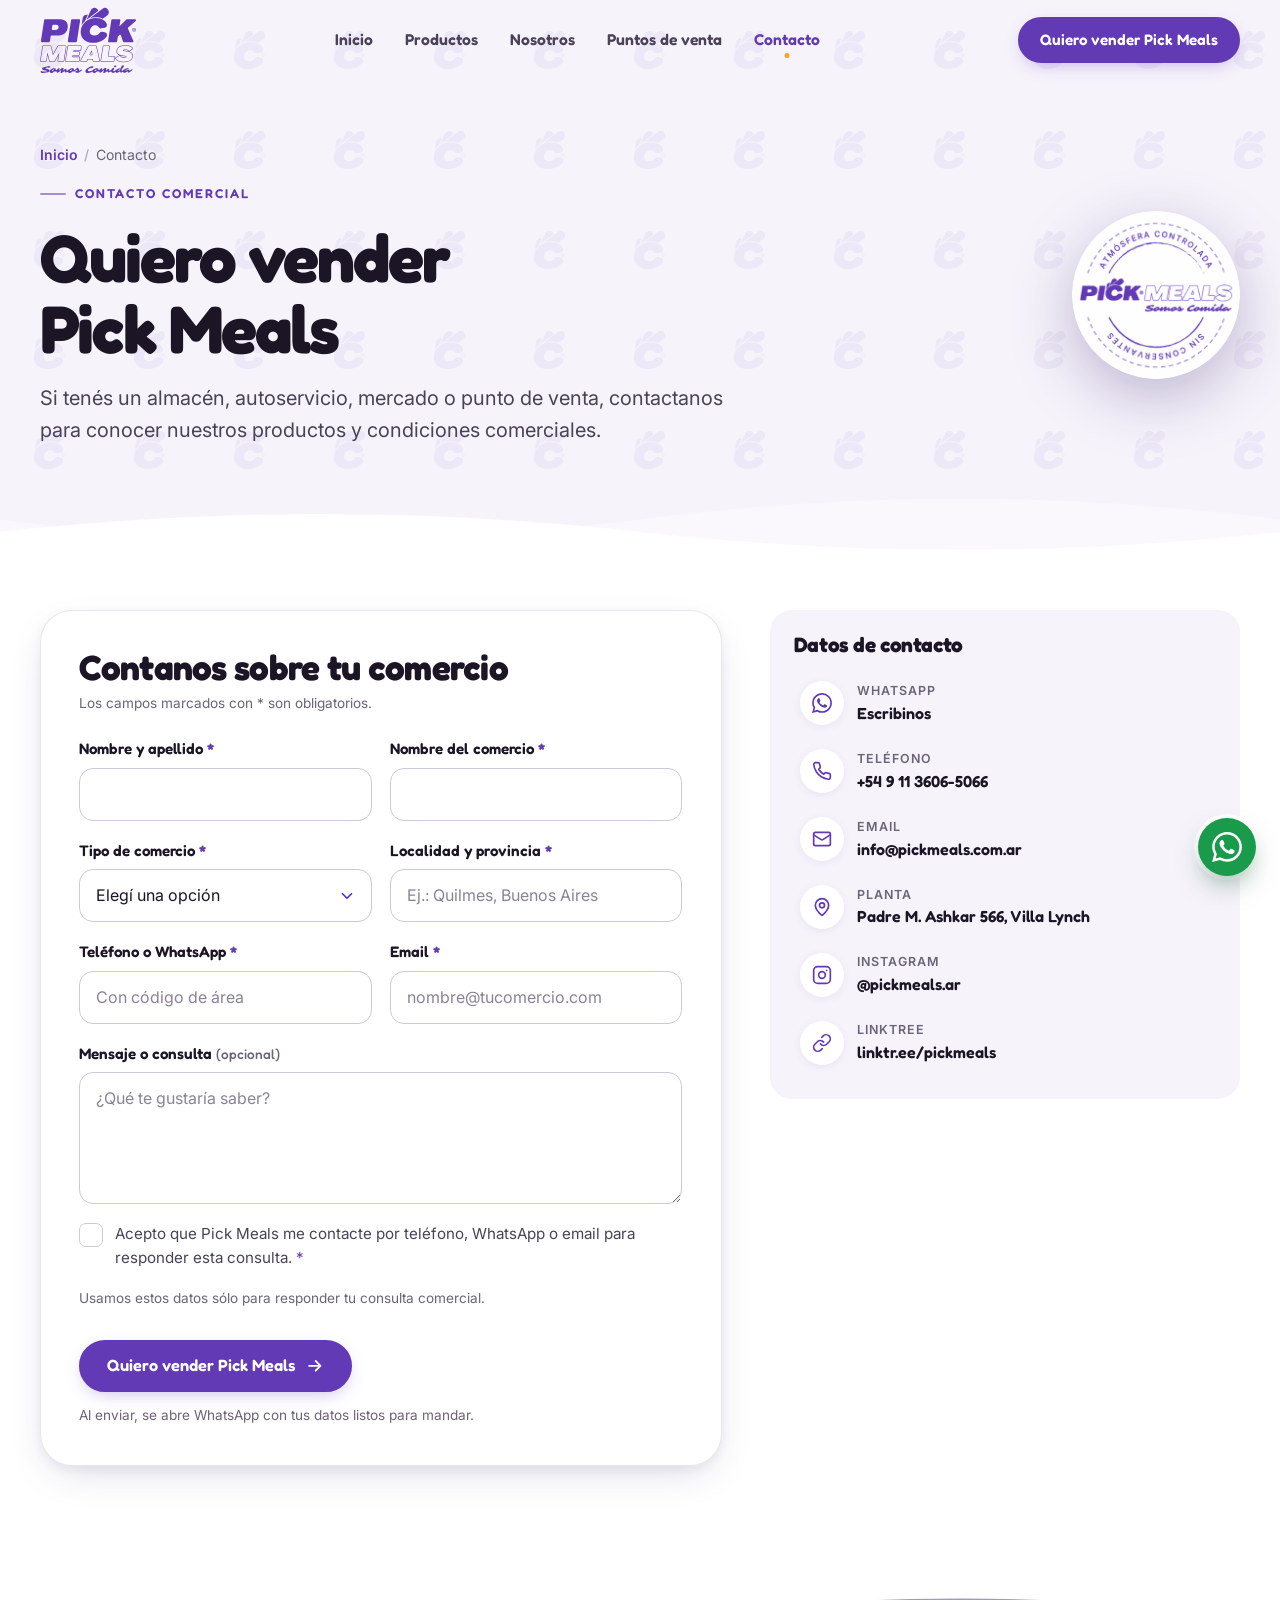
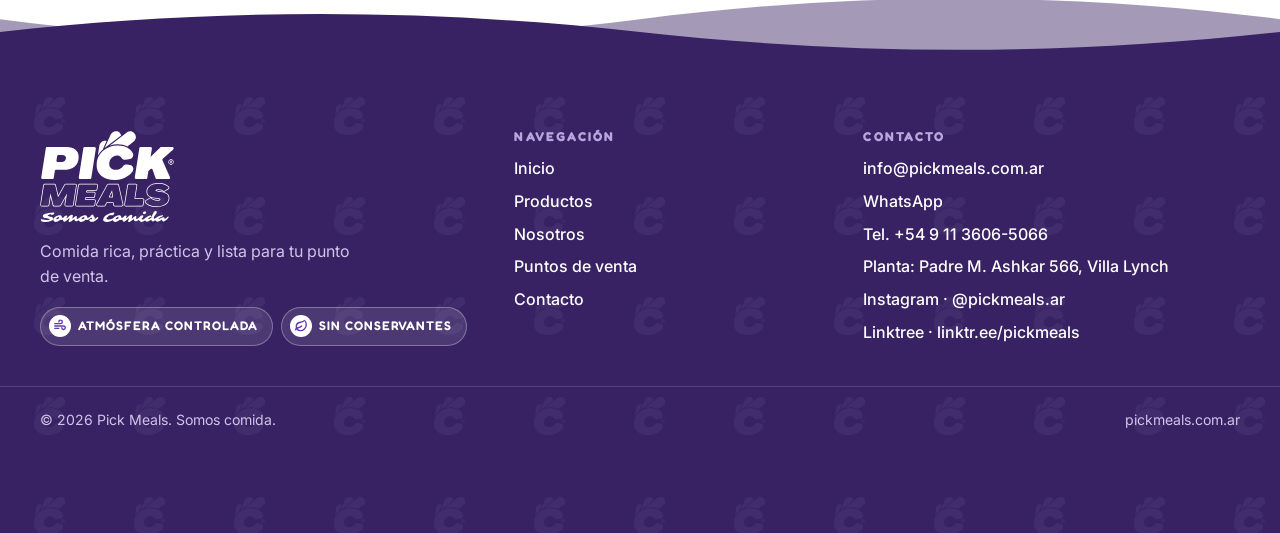
==== commit f1058af1: "Suma WhatsApp, telefono, direccion de planta y certificacion ISO 9001/BPM - lib/manifest.js: configu" ====
--- a/contacto.html
+++ b/contacto.html
@@ -36,7 +36,6 @@
 
   <link rel="stylesheet" href="styles.css?v=20261021">
 
-  <!-- PENDIENTE: agregar "telephone" cuando esté confirmado. -->
   <script type="application/ld+json">
   {
     "@context": "https://schema.org",
@@ -51,6 +50,14 @@
         "slogan": "Somos comida",
         "description": "Elaboramos viandas pensadas para resolver las comidas de todos los días, combinando sabor, calidad y frescura, con tecnología de Atmósfera Controlada y sin conservantes artificiales. Productos para almacenes, autoservicios, mercados y puntos de venta.",
         "email": "info@pickmeals.com.ar",
+        "telephone": "+5491136065066",
+        "address": {
+          "@type": "PostalAddress",
+          "streetAddress": "Padre M. Ashkar 566",
+          "addressLocality": "Villa Lynch",
+          "addressRegion": "Buenos Aires",
+          "addressCountry": "AR"
+        },
         "sameAs": [
           "https://www.instagram.com/pickmeals.ar/",
           "https://linktr.ee/pickmeals"
@@ -59,6 +66,7 @@
           "@type": "ContactPoint",
           "contactType": "sales",
           "email": "info@pickmeals.com.ar",
+          "telephone": "+5491136065066",
           "availableLanguage": "es"
         }
       },
@@ -256,9 +264,9 @@
             <h2>Datos de contacto</h2>
             <ul class="contact-list" role="list">
               <li><a href="contacto.html" data-wa><span class="ci-icon" aria-hidden="true"><svg viewBox="0 0 24 24" fill="currentColor"><path d="M17.47 14.38c-.3-.15-1.76-.87-2.03-.97-.27-.1-.47-.15-.67.15-.2.3-.77.97-.94 1.16-.17.2-.35.22-.64.07-.3-.15-1.26-.46-2.39-1.47-.88-.79-1.48-1.76-1.65-2.06-.17-.3-.02-.46.13-.6.13-.14.3-.35.45-.52.15-.17.2-.3.3-.5.1-.2.05-.37-.03-.52-.07-.15-.67-1.61-.92-2.21-.24-.58-.49-.5-.67-.51h-.57c-.2 0-.52.07-.79.37-.27.3-1.04 1.02-1.04 2.48s1.07 2.88 1.21 3.07c.15.2 2.1 3.2 5.08 4.49.71.31 1.26.49 1.7.63.71.22 1.36.19 1.87.12.57-.09 1.76-.72 2-1.41.25-.7.25-1.29.18-1.41-.08-.13-.27-.2-.57-.35zM12.05 21.78h-.01a9.87 9.87 0 0 1-5.03-1.38l-.36-.21-3.74.98 1-3.65-.24-.37a9.86 9.86 0 0 1-1.51-5.26C2.16 6.44 6.6 2 12.05 2c2.64 0 5.12 1.03 6.99 2.9a9.82 9.82 0 0 1 2.89 6.99c0 5.45-4.44 9.89-9.88 9.89zm8.41-18.3A11.82 11.82 0 0 0 12.05 0C5.5 0 .16 5.34.16 11.89c0 2.1.55 4.14 1.59 5.95L.06 24l6.3-1.65a11.88 11.88 0 0 0 5.68 1.45h.01c6.55 0 11.89-5.34 11.89-11.89 0-3.18-1.24-6.17-3.48-8.41z"/></svg></span><span><span class="ci-label">WhatsApp</span><span class="ci-value">Escribinos</span></span></a></li>
-              <!-- PENDIENTE: teléfono confirmado → se configura en lib/manifest.js (contact.phone) y aparece solo -->
               <li data-phone hidden><a href="contacto.html"><span class="ci-icon" aria-hidden="true"><svg viewBox="0 0 24 24" fill="none" stroke="currentColor" stroke-width="2" stroke-linecap="round" stroke-linejoin="round"><path d="M22 16.92v3a2 2 0 0 1-2.18 2 19.79 19.79 0 0 1-8.63-3.07 19.5 19.5 0 0 1-6-6 19.79 19.79 0 0 1-3.07-8.67A2 2 0 0 1 4.11 2h3a2 2 0 0 1 2 1.72c.13.96.36 1.9.7 2.81a2 2 0 0 1-.45 2.11L8.09 9.91a16 16 0 0 0 6 6l1.27-1.27a2 2 0 0 1 2.11-.45c.91.34 1.85.57 2.81.7A2 2 0 0 1 22 16.92z"/></svg></span><span><span class="ci-label">Teléfono</span><span class="ci-value" data-phone-value></span></span></a></li>
               <li><a href="mailto:info@pickmeals.com.ar"><span class="ci-icon" aria-hidden="true"><svg viewBox="0 0 24 24" fill="none" stroke="currentColor" stroke-width="2" stroke-linecap="round" stroke-linejoin="round"><rect x="2" y="4" width="20" height="16" rx="2"/><path d="m22 7-8.97 5.7a1.94 1.94 0 0 1-2.06 0L2 7"/></svg></span><span><span class="ci-label">Email</span><span class="ci-value">info@pickmeals.com.ar</span></span></a></li>
+              <li><a href="https://maps.google.com/?q=Padre+M.+Ashkar+566,+Villa+Lynch,+Buenos+Aires" target="_blank" rel="noopener"><span class="ci-icon" aria-hidden="true"><svg viewBox="0 0 24 24" fill="none" stroke="currentColor" stroke-width="2" stroke-linecap="round" stroke-linejoin="round"><path d="M20 10c0 4.99-5.54 10.19-7.4 11.8a1 1 0 0 1-1.2 0C9.54 20.19 4 14.99 4 10a8 8 0 0 1 16 0"/><circle cx="12" cy="10" r="3"/></svg></span><span><span class="ci-label">Planta</span><span class="ci-value">Padre M. Ashkar 566, Villa Lynch</span></span></a></li>
               <li><a href="https://www.instagram.com/pickmeals.ar/" target="_blank" rel="noopener"><span class="ci-icon" aria-hidden="true"><svg viewBox="0 0 24 24" fill="none" stroke="currentColor" stroke-width="2" stroke-linecap="round" stroke-linejoin="round"><rect x="2" y="2" width="20" height="20" rx="5"/><circle cx="12" cy="12" r="4"/><path d="M17.5 6.5h.01"/></svg></span><span><span class="ci-label">Instagram</span><span class="ci-value">@pickmeals.ar</span></span></a></li>
               <li><a href="https://linktr.ee/pickmeals" target="_blank" rel="noopener"><span class="ci-icon" aria-hidden="true"><svg viewBox="0 0 24 24" fill="none" stroke="currentColor" stroke-width="2" stroke-linecap="round" stroke-linejoin="round"><path d="M10 13a5 5 0 0 0 7.54.54l3-3a5 5 0 0 0-7.07-7.07l-1.72 1.71"/><path d="M14 11a5 5 0 0 0-7.54-.54l-3 3a5 5 0 0 0 7.07 7.07l1.71-1.71"/></svg></span><span><span class="ci-label">Linktree</span><span class="ci-value">linktr.ee/pickmeals</span></span></a></li>
               <!-- PENDIENTE: URL real de LinkedIn → sumar un <li> con el mismo formato -->
@@ -305,8 +313,8 @@
         <ul role="list">
           <li><a href="mailto:info@pickmeals.com.ar">info@pickmeals.com.ar</a></li>
           <li><a href="contacto.html" data-wa>WhatsApp</a></li>
-          <!-- PENDIENTE: teléfono confirmado → se configura en lib/manifest.js (contact.phone) y aparece solo -->
           <li data-phone hidden><a href="contacto.html">Tel. <span data-phone-value></span></a></li>
+          <li><a href="https://maps.google.com/?q=Padre+M.+Ashkar+566,+Villa+Lynch,+Buenos+Aires" target="_blank" rel="noopener">Planta: Padre M. Ashkar 566, Villa Lynch</a></li>
           <li><a href="https://www.instagram.com/pickmeals.ar/" target="_blank" rel="noopener">Instagram · @pickmeals.ar</a></li>
           <li><a href="https://linktr.ee/pickmeals" target="_blank" rel="noopener">Linktree · linktr.ee/pickmeals</a></li>
           <!-- PENDIENTE: URL real de LinkedIn → <li><a href="URL" target="_blank" rel="noopener">LinkedIn</a></li> -->
--- a/styles.css
+++ b/styles.css
@@ -889,7 +889,7 @@
 @media (min-width: 720px) {
   .products-grid { grid-template-columns: repeat(2, 1fr); gap: 1.4rem; }
   .product-card { grid-template-columns: 1fr; }
-  .product-media { aspect-ratio: 4 / 5; min-height: 0; }
+  .product-media { aspect-ratio: 4 / 3; min-height: 0; }
   .pillars { grid-template-columns: repeat(2, 1fr); gap: 1.4rem; }
   .claims-grid { grid-template-columns: repeat(2, 1fr); gap: 1.4rem; }
   .products-intro { grid-template-columns: 1.1fr 1fr; align-items: end; gap: 2.5rem; }
@@ -942,7 +942,7 @@
 
 @media (min-width: 1280px) {
   .products-grid { grid-template-columns: repeat(4, 1fr); }
-  .products-grid--catalog { grid-template-columns: repeat(3, 1fr); }
+  .products-grid--catalog { grid-template-columns: repeat(4, 1fr); }
   .pillars { grid-template-columns: repeat(4, 1fr); }
   .hero-grid { grid-template-columns: 1.2fr .8fr; }
 }
